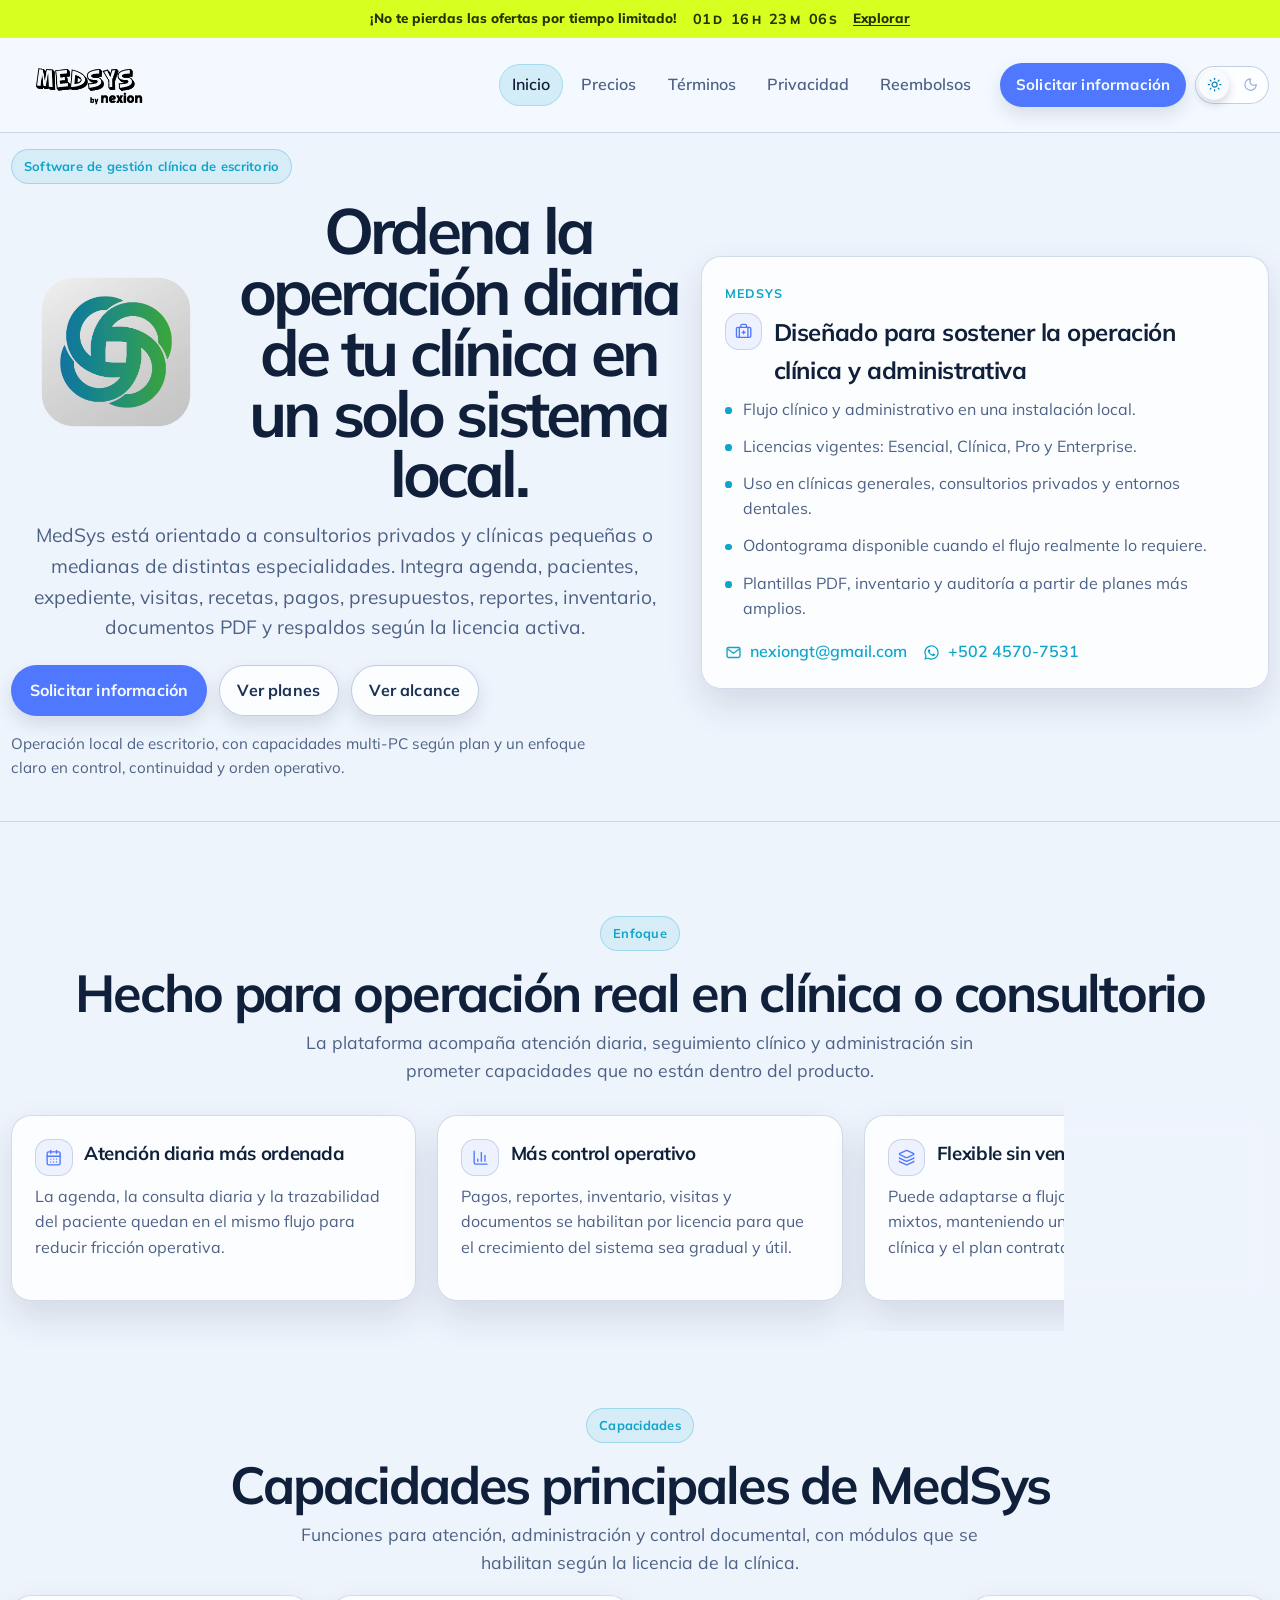
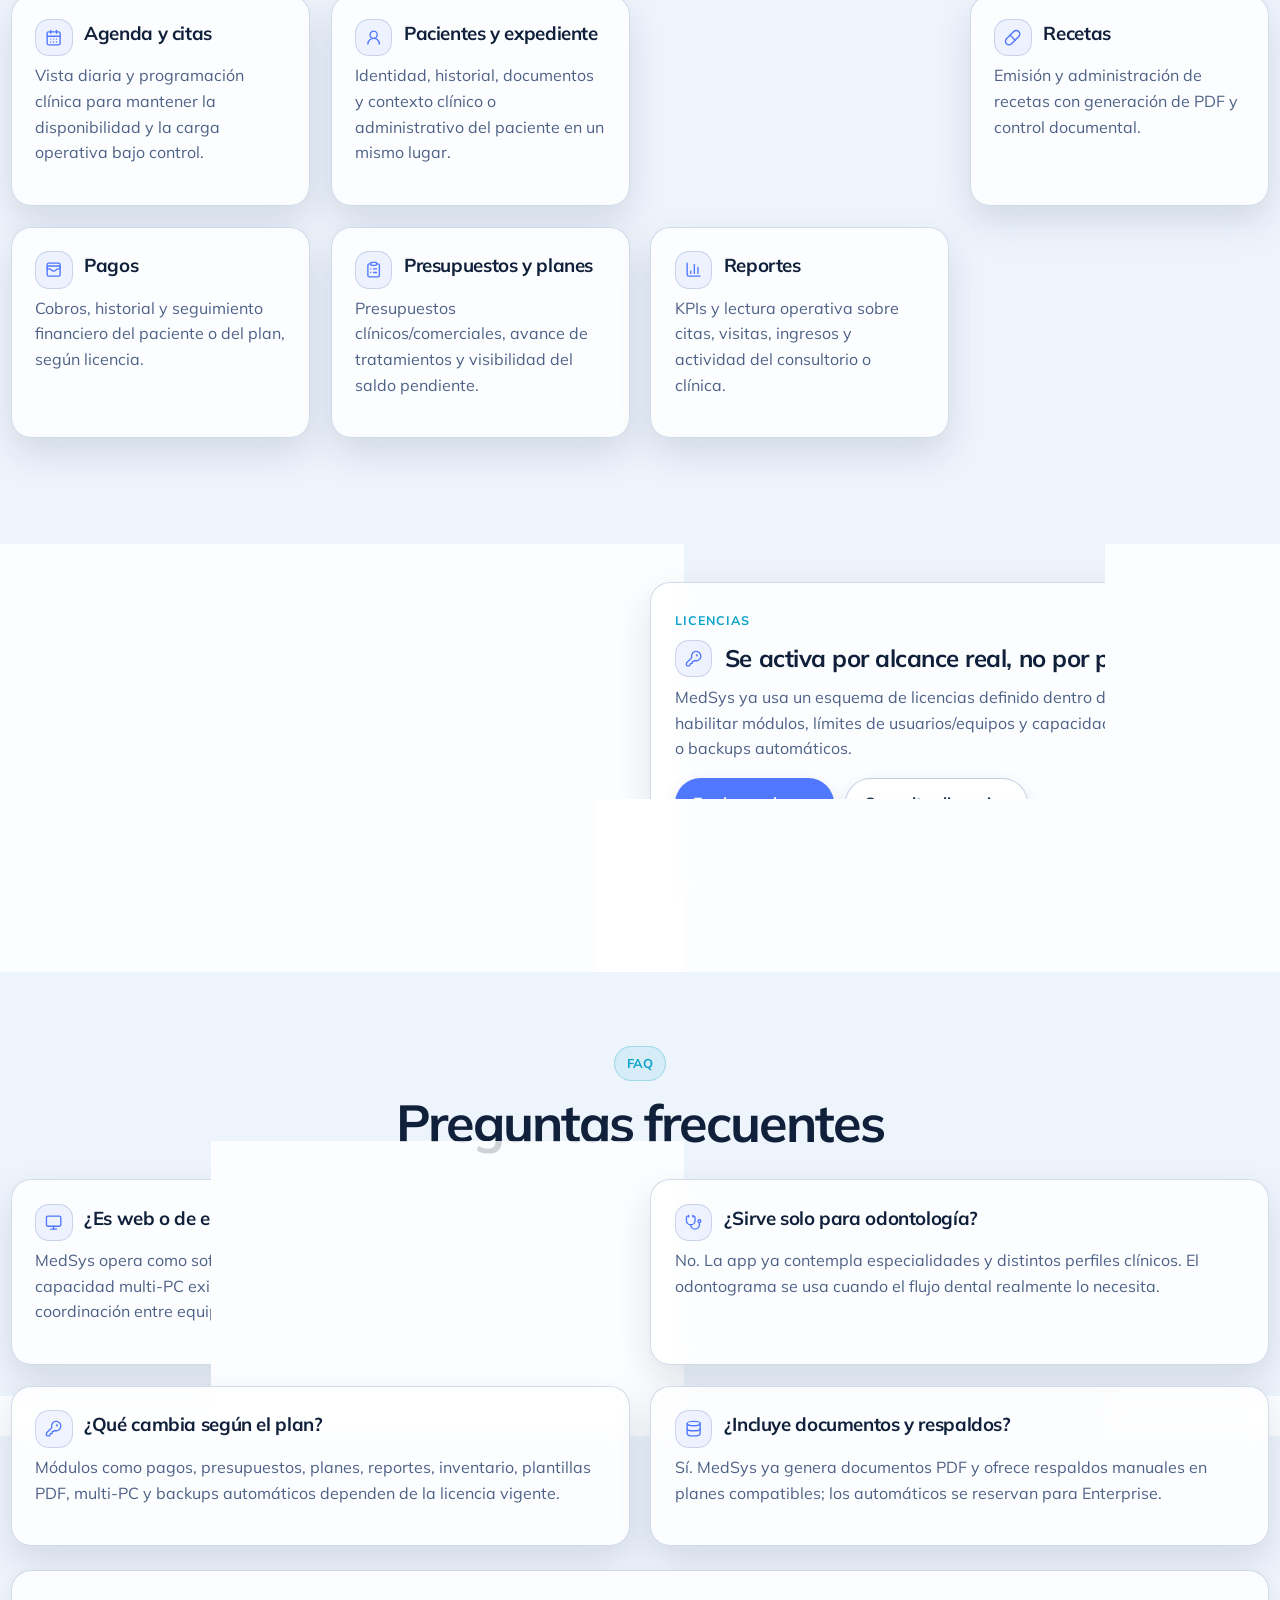
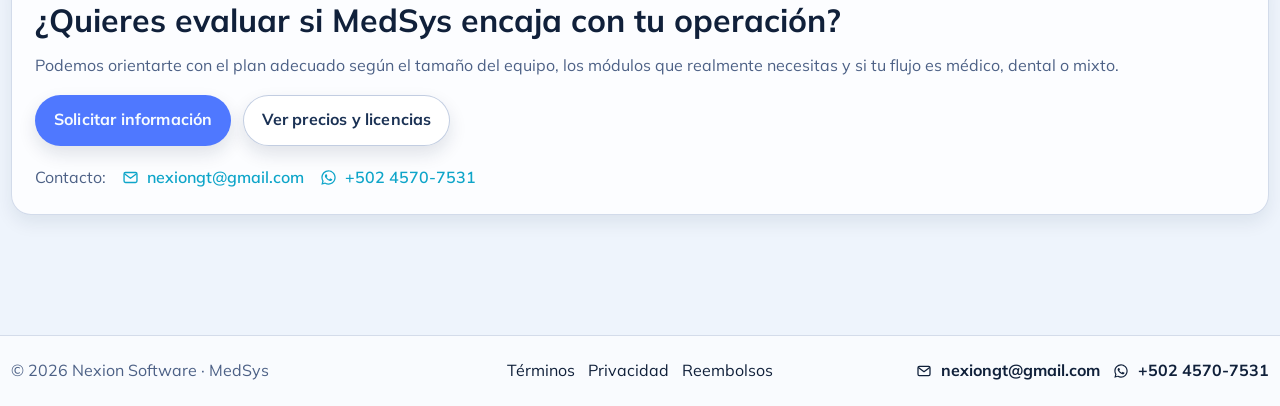
==== index.html @ 18bebc8e "Add files via upload" ====
﻿<!doctype html>
<html lang="es" data-theme="light">
<head>
  <meta charset="utf-8" />
  <meta name="viewport" content="width=device-width, initial-scale=1" />
  <title>Software de gestión clínica de escritorio para consultorios y clínicas | Nexion</title>
  <meta name="description" content="MedSys es un software de gestión clínica de escritorio para consultorios y clínicas pequeñas o medianas. Centraliza agenda, pacientes, visitas, recetas, pagos, presupuestos, reportes, inventario y respaldos según licencia." />
  <meta property="og:title" content="MedSys | Software de gestión clínica de escritorio para consultorios y clínicas | Nexion" />
  <meta property="og:description" content="Gestión clínica de escritorio para consultorios y clínicas pequeñas o medianas, con agenda, pacientes, visitas, recetas, pagos y operación administrativa según licencia." />
  <meta property="og:type" content="website" />
  <meta property="og:image" content="src/iconoPrograma.png" />
  <link rel="icon" type="image/png" href="src/iconoPrograma.png" />
  <link rel="preload" as="image" href="src/logoBlack.png" />
  <link rel="preload" as="image" href="src/logoWhite.png" />
  <link rel="preload" as="image" href="src/iconoPrograma.png" />
  <script>
    (() => {
      const root = document.documentElement;
      root.classList.add('js');
      try {
        const storedTheme = localStorage.getItem('medsys-theme');
        if (storedTheme === 'light' || storedTheme === 'dark') {
          root.dataset.theme = storedTheme;
        }
      } catch (_) {
        root.dataset.theme = root.dataset.theme || 'light';
      }
    })();
  </script>
  <link rel="stylesheet" href="assets/styles.css" />
  <script defer src="assets/main.js"></script>
</head>
<body>
  <div class="bg-orb orb-a" data-orb></div>
  <div class="bg-orb orb-b" data-orb></div>

  <header class="nav" data-nav>
    <div class="container nav-inner">
      <a class="brand" href="index.html" aria-label="MedSys by Nexion">
        <span class="brand-mark" aria-hidden="true">
          <img class="brand-logo brand-logo--light" src="src/logoBlack.png" alt="" width="300" height="150" />
          <img class="brand-logo brand-logo--dark" src="src/logoWhite.png" alt="" width="300" height="150" />
        </span>
        <span class="sr-only">MedSys by Nexion</span>
      </a>

      <button class="nav-toggle" type="button" aria-expanded="false" aria-controls="site-menu" aria-label="Abrir menú" data-nav-toggle>
        <svg viewBox="0 0 24 24" fill="none" aria-hidden="true">
          <path d="M4 5h16"></path>
          <path d="M4 12h16"></path>
          <path d="M4 19h16"></path>
        </svg>
      </button>

      <nav class="nav-menu" id="site-menu" aria-label="Navegación principal" data-nav-menu>
        <div class="nav-links">
          <a class="nav-link" data-nav-link href="index.html">Inicio</a>
          <a class="nav-link" data-nav-link href="precios.html">Precios</a>
          <a class="nav-link" data-nav-link href="terminos.html">Términos</a>
          <a class="nav-link" data-nav-link href="privacidad.html">Privacidad</a>
          <a class="nav-link" data-nav-link href="reembolsos.html">Reembolsos</a>
        </div>
        <div class="nav-actions">
          <a class="button small nav-cta" href="mailto:nexiongt@gmail.com?subject=Información%20MedSys">Solicitar información</a>
          <button class="theme-toggle" type="button" data-theme-toggle aria-label="Cambiar a modo oscuro" aria-pressed="false">
            <span class="theme-toggle-icon theme-toggle-icon-sun" aria-hidden="true">
              <svg viewBox="0 0 24 24" fill="none" aria-hidden="true">
                <circle cx="12" cy="12" r="4"></circle>
                <path d="M12 2v2"></path>
                <path d="M12 20v2"></path>
                <path d="m4.93 4.93 1.41 1.41"></path>
                <path d="m17.66 17.66 1.41 1.41"></path>
                <path d="M2 12h2"></path>
                <path d="M20 12h2"></path>
                <path d="m6.34 17.66-1.41 1.41"></path>
                <path d="m19.07 4.93-1.41 1.41"></path>
              </svg>
            </span>
            <span class="theme-toggle-thumb" aria-hidden="true"></span>
            <span class="theme-toggle-icon theme-toggle-icon-moon" aria-hidden="true">
              <svg viewBox="0 0 24 24" fill="none" aria-hidden="true">
                <path d="M20.985 12.486a9 9 0 1 1-9.473-9.472c.405-.022.617.46.402.803a6 6 0 0 0 8.268 8.268c.344-.215.825-.004.803.401"></path>
              </svg>
            </span>
          </button>
        </div>
      </nav>
      <div class="nav-overlay" data-nav-close></div>
    </div>
  </header>

  <main>
    <section class="hero">
      <div class="container hero-grid">
        <div class="hero-copy" data-reveal>
          <span class="badge">Software de gestión clínica de escritorio</span>
          <div class="hero-title-row">
            <div class="hero-brand" aria-hidden="true">
              <img class="hero-brand-logo hero-brand-logo--light" src="src/iconoPrograma.png" alt="" width="300" height="150" />
              <img class="hero-brand-logo hero-brand-logo--dark" src="src/iconoPrograma.png" alt="" width="300" height="150" />
            </div>
            <h1 class="hero-title">Ordena la operación diaria de tu clínica en un solo sistema local.</h1>
          </div>
          <p class="hero-subtitle">MedSys está orientado a consultorios privados y clínicas pequeñas o medianas de distintas especialidades. Integra agenda, pacientes, expediente, visitas, recetas, pagos, presupuestos, reportes, inventario, documentos PDF y respaldos según la licencia activa.</p>
          <div class="hero-actions">
            <a class="button" href="mailto:nexiongt@gmail.com?subject=Información%20MedSys">Solicitar información</a>
            <a class="button secondary" href="precios.html">Ver planes</a>
            <a class="button secondary" href="#alcance">Ver alcance</a>
          </div>
          <p class="hero-note">Operación local de escritorio, con capacidades multi-PC según plan y un enfoque claro en control, continuidad y orden operativo.</p>
        </div>

        <aside class="card hero-panel" data-reveal>
          <span class="card-kicker">MedSys</span>
          <h2 class="icon-title">
            <span class="title-icon" aria-hidden="true">
              <svg viewBox="0 0 24 24" fill="none" aria-hidden="true">
                <path d="M12 11v4"></path>
                <path d="M14 13h-4"></path>
                <path d="M16 6V4a2 2 0 0 0-2-2h-4a2 2 0 0 0-2 2v2"></path>
                <path d="M18 6v14"></path>
                <path d="M6 6v14"></path>
                <rect width="20" height="14" x="2" y="6" rx="2"></rect>
              </svg>
            </span>
            <span>Diseñado para sostener la operación clínica y administrativa</span>
          </h2>
          <ul class="feature-list">
            <li>Flujo clínico y administrativo en una instalación local.</li>
            <li>Licencias vigentes: Esencial, Clínica, Pro y Enterprise.</li>
            <li>Uso en clínicas generales, consultorios privados y entornos dentales.</li>
            <li>Odontograma disponible cuando el flujo realmente lo requiere.</li>
            <li>Plantillas PDF, inventario y auditoría a partir de planes más amplios.</li>
          </ul>
          <div class="contact-row">
            <a class="contact-link contact-link--mail" href="mailto:nexiongt@gmail.com">nexiongt@gmail.com</a>
            <a class="contact-link contact-link--whatsapp" href="https://wa.me/50245707531" target="_blank" rel="noopener noreferrer">+502 4570-7531</a>
          </div>
        </aside>
      </div>
      <div class="container">
        <div class="section-divider" aria-hidden="true"></div>
      </div>
    </section>

    <section class="section">
      <div class="container">
        <div class="section-head" data-reveal>
          <span class="badge">Enfoque</span>
          <h2 class="section-title">Hecho para operación real en clínica o consultorio</h2>
          <p class="section-subtitle">La plataforma acompaña atención diaria, seguimiento clínico y administración sin prometer capacidades que no están dentro del producto.</p>
        </div>

        <div class="grid cols-3">
          <article class="card" data-reveal>
            <h3 class="icon-title">
              <span class="title-icon" aria-hidden="true">
                <svg viewBox="0 0 24 24" fill="none" aria-hidden="true">
                  <path d="M8 2v4"></path>
                  <path d="M16 2v4"></path>
                  <rect width="18" height="18" x="3" y="4" rx="2"></rect>
                  <path d="M3 10h18"></path>
                  <path d="M8 14h.01"></path>
                  <path d="M12 14h.01"></path>
                  <path d="M16 14h.01"></path>
                  <path d="M8 18h.01"></path>
                  <path d="M12 18h.01"></path>
                  <path d="M16 18h.01"></path>
                </svg>
              </span>
              <span>Atención diaria más ordenada</span>
            </h3>
            <p>La agenda, la consulta diaria y la trazabilidad del paciente quedan en el mismo flujo para reducir fricción operativa.</p>
          </article>

          <article class="card" data-reveal>
            <h3 class="icon-title">
              <span class="title-icon" aria-hidden="true">
                <svg viewBox="0 0 24 24" fill="none" aria-hidden="true">
                  <path d="M3 3v16a2 2 0 0 0 2 2h16"></path>
                  <path d="M18 17V9"></path>
                  <path d="M13 17V5"></path>
                  <path d="M8 17v-3"></path>
                </svg>
              </span>
              <span>Más control operativo</span>
            </h3>
            <p>Pagos, reportes, inventario, visitas y documentos se habilitan por licencia para que el crecimiento del sistema sea gradual y útil.</p>
          </article>

          <article class="card" data-reveal>
            <h3 class="icon-title">
              <span class="title-icon" aria-hidden="true">
                <svg viewBox="0 0 24 24" fill="none" aria-hidden="true">
                  <path d="M12.83 2.18a2 2 0 0 0-1.66 0L2.6 6.08a1 1 0 0 0 0 1.83l8.58 3.91a2 2 0 0 0 1.66 0l8.58-3.9a1 1 0 0 0 0-1.83z"></path>
                  <path d="M2 12a1 1 0 0 0 .58.91l8.6 3.91a2 2 0 0 0 1.65 0l8.58-3.9A1 1 0 0 0 22 12"></path>
                  <path d="M2 17a1 1 0 0 0 .58.91l8.6 3.91a2 2 0 0 0 1.65 0l8.58-3.9A1 1 0 0 0 22 17"></path>
                </svg>
              </span>
              <span>Flexible sin vender humo</span>
            </h3>
            <p>Puede adaptarse a flujos médicos, dentales o mixtos, manteniendo un alcance claro según la clínica y el plan contratado.</p>
          </article>
        </div>
      </div>
    </section>

    <section class="section" id="alcance">
      <div class="container">
        <div class="section-head" data-reveal>
          <span class="badge">Capacidades</span>
          <h2 class="section-title">Capacidades principales de MedSys</h2>
          <p class="section-subtitle">Funciones para atención, administración y control documental, con módulos que se habilitan según la licencia de la clínica.</p>
        </div>

        <div class="module-grid">
          <article class="card" data-reveal>
            <h3 class="icon-title">
              <span class="title-icon" aria-hidden="true">
                <svg viewBox="0 0 24 24" fill="none" aria-hidden="true">
                  <path d="M8 2v4"></path>
                  <path d="M16 2v4"></path>
                  <rect width="18" height="18" x="3" y="4" rx="2"></rect>
                  <path d="M3 10h18"></path>
                  <path d="M8 14h.01"></path>
                  <path d="M12 14h.01"></path>
                  <path d="M16 14h.01"></path>
                  <path d="M8 18h.01"></path>
                  <path d="M12 18h.01"></path>
                  <path d="M16 18h.01"></path>
                </svg>
              </span>
              <span>Agenda y citas</span>
            </h3>
            <p>Vista diaria y programación clínica para mantener la disponibilidad y la carga operativa bajo control.</p>
          </article>

          <article class="card" data-reveal>
            <h3 class="icon-title">
              <span class="title-icon" aria-hidden="true">
                <svg viewBox="0 0 24 24" fill="none" aria-hidden="true">
                  <circle cx="12" cy="8" r="5"></circle>
                  <path d="M20 21a8 8 0 0 0-16 0"></path>
                </svg>
              </span>
              <span>Pacientes y expediente</span>
            </h3>
            <p>Identidad, historial, documentos y contexto clínico o administrativo del paciente en un mismo lugar.</p>
          </article>

          <article class="card" data-reveal>
            <h3 class="icon-title">
              <span class="title-icon" aria-hidden="true">
                <svg viewBox="0 0 24 24" fill="none" aria-hidden="true">
                  <path d="M13.4 2H6a2 2 0 0 0-2 2v16a2 2 0 0 0 2 2h12a2 2 0 0 0 2-2v-7.4"></path>
                  <path d="M2 6h4"></path>
                  <path d="M2 10h4"></path>
                  <path d="M2 14h4"></path>
                  <path d="M2 18h4"></path>
                  <path d="M21.378 5.626a1 1 0 1 0-3.004-3.004l-5.01 5.012a2 2 0 0 0-.506.854l-.837 2.87a.5.5 0 0 0 .62.62l2.87-.837a2 2 0 0 0 .854-.506z"></path>
                </svg>
              </span>
              <span>Visitas / consultas</span>
            </h3>
            <p>Registro clínico con trazabilidad del acto de atención, notas y seguimiento posterior.</p>
          </article>

          <article class="card" data-reveal>
            <h3 class="icon-title">
              <span class="title-icon" aria-hidden="true">
                <svg viewBox="0 0 24 24" fill="none" aria-hidden="true">
                  <path d="m10.5 20.5 10-10a4.95 4.95 0 1 0-7-7l-10 10a4.95 4.95 0 1 0 7 7Z"></path>
                  <path d="m8.5 8.5 7 7"></path>
                </svg>
              </span>
              <span>Recetas</span>
            </h3>
            <p>Emisión y administración de recetas con generación de PDF y control documental.</p>
          </article>

          <article class="card" data-reveal>
            <h3 class="icon-title">
              <span class="title-icon" aria-hidden="true">
                <svg viewBox="0 0 24 24" fill="none" aria-hidden="true">
                  <rect width="18" height="18" x="3" y="3" rx="2"></rect>
                  <path d="M3 9a2 2 0 0 1 2-2h14a2 2 0 0 1 2 2"></path>
                  <path d="M3 11h3c.8 0 1.6.3 2.1.9l1.1.9c1.6 1.6 4.1 1.6 5.7 0l1.1-.9c.5-.5 1.3-.9 2.1-.9H21"></path>
                </svg>
              </span>
              <span>Pagos</span>
            </h3>
            <p>Cobros, historial y seguimiento financiero del paciente o del plan, según licencia.</p>
          </article>

          <article class="card" data-reveal>
            <h3 class="icon-title">
              <span class="title-icon" aria-hidden="true">
                <svg viewBox="0 0 24 24" fill="none" aria-hidden="true">
                  <rect width="8" height="4" x="8" y="2" rx="1" ry="1"></rect>
                  <path d="M16 4h2a2 2 0 0 1 2 2v14a2 2 0 0 1-2 2H6a2 2 0 0 1-2-2V6a2 2 0 0 1 2-2h2"></path>
                  <path d="M12 11h4"></path>
                  <path d="M12 16h4"></path>
                  <path d="M8 11h.01"></path>
                  <path d="M8 16h.01"></path>
                </svg>
              </span>
              <span>Presupuestos y planes</span>
            </h3>
            <p>Presupuestos clínicos/comerciales, avance de tratamientos y visibilidad del saldo pendiente.</p>
          </article>

          <article class="card" data-reveal>
            <h3 class="icon-title">
              <span class="title-icon" aria-hidden="true">
                <svg viewBox="0 0 24 24" fill="none" aria-hidden="true">
                  <path d="M3 3v16a2 2 0 0 0 2 2h16"></path>
                  <path d="M18 17V9"></path>
                  <path d="M13 17V5"></path>
                  <path d="M8 17v-3"></path>
                </svg>
              </span>
              <span>Reportes</span>
            </h3>
            <p>KPIs y lectura operativa sobre citas, visitas, ingresos y actividad del consultorio o clínica.</p>
          </article>

          <article class="card" data-reveal>
            <h3 class="icon-title">
              <span class="title-icon" aria-hidden="true">
                <svg viewBox="0 0 24 24" fill="none" aria-hidden="true">
                  <path d="M11 21.73a2 2 0 0 0 2 0l7-4A2 2 0 0 0 21 16V8a2 2 0 0 0-1-1.73l-7-4a2 2 0 0 0-2 0l-7 4A2 2 0 0 0 3 8v8a2 2 0 0 0 1 1.73z"></path>
                  <path d="M12 22V12"></path>
                  <polyline points="3.29 7 12 12 20.71 7"></polyline>
                  <path d="m7.5 4.27 9 5.15"></path>
                </svg>
              </span>
              <span>Inventario y documentos PDF</span>
            </h3>
            <p>Inventario, ventas, movimientos y plantillas PDF en los planes que ya habilitan esos módulos.</p>
          </article>
        </div>
      </div>
    </section>

    <section class="section">
      <div class="container spotlight">
        <article class="card comparison-card" data-reveal>
          <span class="card-kicker">Especialidades</span>
          <h2 class="icon-title">
            <span class="title-icon" aria-hidden="true">
              <svg viewBox="0 0 24 24" fill="none" aria-hidden="true">
                <path d="M11 2v2"></path>
                <path d="M5 2v2"></path>
                <path d="M5 3H4a2 2 0 0 0-2 2v4a6 6 0 0 0 12 0V5a2 2 0 0 0-2-2h-1"></path>
                <path d="M8 15a6 6 0 0 0 12 0v-3"></path>
                <circle cx="20" cy="10" r="2"></circle>
              </svg>
            </span>
            <span>Sirve más allá del entorno dental</span>
          </h2>
          <p>MedSys contempla especialidades, doctores con perfiles distintos y operación para clínicas generales o consultorios con más de un flujo de atención.</p>
          <ul class="feature-list">
            <li>Consultorios privados de una sola persona.</li>
            <li>Clínicas pequeñas o medianas con más de un usuario.</li>
            <li>Prácticas médicas y dentales con necesidades distintas.</li>
          </ul>
        </article>

        <article class="card comparison-card" data-reveal>
          <span class="card-kicker">Licencias</span>
          <h2 class="icon-title">
            <span class="title-icon" aria-hidden="true">
              <svg viewBox="0 0 24 24" fill="none" aria-hidden="true">
                <path d="M2.586 17.414A2 2 0 0 0 2 18.828V21a1 1 0 0 0 1 1h3a1 1 0 0 0 1-1v-1a1 1 0 0 1 1-1h1a1 1 0 0 0 1-1v-1a1 1 0 0 1 1-1h.172a2 2 0 0 0 1.414-.586l.814-.814a6.5 6.5 0 1 0-4-4z"></path>
                <circle cx="16.5" cy="7.5" r=".5" fill="currentColor"></circle>
              </svg>
            </span>
            <span>Se activa por alcance real, no por promesas vagas</span>
          </h2>
          <p>MedSys ya usa un esquema de licencias definido dentro del producto para habilitar módulos, límites de usuarios/equipos y capacidades como multi-PC o backups automáticos.</p>
          <div class="hero-actions">
            <a class="button" href="precios.html">Explorar planes</a>
            <a class="button secondary" href="mailto:nexiongt@gmail.com?subject=Licencias%20MedSys">Consultar licencias</a>
          </div>
        </article>
      </div>
    </section>

    <section class="section" id="faq">
      <div class="container">
        <div class="section-head" data-reveal>
          <span class="badge">FAQ</span>
          <h2 class="section-title">Preguntas frecuentes</h2>
        </div>

        <div class="grid cols-2">
          <article class="card" data-reveal>
            <h3 class="icon-title">
              <span class="title-icon" aria-hidden="true">
                <svg viewBox="0 0 24 24" fill="none" aria-hidden="true">
                  <rect width="20" height="14" x="2" y="3" rx="2"></rect>
                  <line x1="8" x2="16" y1="21" y2="21"></line>
                  <line x1="12" x2="12" y1="17" y2="21"></line>
                </svg>
              </span>
              <span>¿Es web o de escritorio?</span>
            </h3>
            <p>MedSys opera como software de escritorio con almacenamiento local. La capacidad multi-PC existe según licencia para entornos que necesitan coordinación entre equipos.</p>
          </article>

          <article class="card" data-reveal>
            <h3 class="icon-title">
              <span class="title-icon" aria-hidden="true">
                <svg viewBox="0 0 24 24" fill="none" aria-hidden="true">
                  <path d="M11 2v2"></path>
                  <path d="M5 2v2"></path>
                  <path d="M5 3H4a2 2 0 0 0-2 2v4a6 6 0 0 0 12 0V5a2 2 0 0 0-2-2h-1"></path>
                  <path d="M8 15a6 6 0 0 0 12 0v-3"></path>
                  <circle cx="20" cy="10" r="2"></circle>
                </svg>
              </span>
              <span>¿Sirve solo para odontología?</span>
            </h3>
            <p>No. La app ya contempla especialidades y distintos perfiles clínicos. El odontograma se usa cuando el flujo dental realmente lo necesita.</p>
          </article>

          <article class="card" data-reveal>
            <h3 class="icon-title">
              <span class="title-icon" aria-hidden="true">
                <svg viewBox="0 0 24 24" fill="none" aria-hidden="true">
                  <path d="M2.586 17.414A2 2 0 0 0 2 18.828V21a1 1 0 0 0 1 1h3a1 1 0 0 0 1-1v-1a1 1 0 0 1 1-1h1a1 1 0 0 0 1-1v-1a1 1 0 0 1 1-1h.172a2 2 0 0 0 1.414-.586l.814-.814a6.5 6.5 0 1 0-4-4z"></path>
                  <circle cx="16.5" cy="7.5" r=".5" fill="currentColor"></circle>
                </svg>
              </span>
              <span>¿Qué cambia según el plan?</span>
            </h3>
            <p>Módulos como pagos, presupuestos, planes, reportes, inventario, plantillas PDF, multi-PC y backups automáticos dependen de la licencia vigente.</p>
          </article>

          <article class="card" data-reveal>
            <h3 class="icon-title">
              <span class="title-icon" aria-hidden="true">
                <svg viewBox="0 0 24 24" fill="none" aria-hidden="true">
                  <ellipse cx="12" cy="5" rx="9" ry="3"></ellipse>
                  <path d="M3 5V19A9 3 0 0 0 21 19V5"></path>
                  <path d="M3 12A9 3 0 0 0 21 12"></path>
                </svg>
              </span>
              <span>¿Incluye documentos y respaldos?</span>
            </h3>
            <p>Sí. MedSys ya genera documentos PDF y ofrece respaldos manuales en planes compatibles; los automáticos se reservan para Enterprise.</p>
          </article>
        </div>

        <div class="cta-strip" data-reveal>
          <h2>¿Quieres evaluar si MedSys encaja con tu operación?</h2>
          <p>Podemos orientarte con el plan adecuado según el tamaño del equipo, los módulos que realmente necesitas y si tu flujo es médico, dental o mixto.</p>
          <div class="hero-actions">
            <a class="button" href="mailto:nexiongt@gmail.com?subject=Información%20MedSys">Solicitar información</a>
            <a class="button secondary" href="precios.html">Ver precios y licencias</a>
          </div>
          <div class="contact-row">
            <span>Contacto:</span>
            <a class="contact-link contact-link--mail" href="mailto:nexiongt@gmail.com">nexiongt@gmail.com</a>
            <a class="contact-link contact-link--whatsapp" href="https://wa.me/50245707531" target="_blank" rel="noopener noreferrer">+502 4570-7531</a>
          </div>
        </div>
      </div>
    </section>
  </main>

  <footer class="site-footer">
    <div class="container footer-inner">
      <p>© <span data-year></span> Nexion Software · MedSys</p>
      <div class="footer-links">
        <a href="terminos.html">Términos</a>
        <a href="privacidad.html">Privacidad</a>
        <a href="reembolsos.html">Reembolsos</a>
      </div>
      <div class="footer-contact">
        <a class="contact-link contact-link--mail" href="mailto:nexiongt@gmail.com">nexiongt@gmail.com</a>
        <a class="contact-link contact-link--whatsapp" href="https://wa.me/50245707531" target="_blank" rel="noopener noreferrer">+502 4570-7531</a>
      </div>
    </div>
  </footer>
</body>
</html>
---- assets/styles.css ----
@import url('https://fonts.googleapis.com/css2?family=Mulish:wght@400;500;600;700;800&display=swap');

:root {
  --font-sans: 'Mulish', sans-serif;
  --promo-offset: 60px;
  --nav-height: 94px;
  --header-stack-gap: 1rem;
  --bg: #060b16;
  --bg-soft: #0b1324;
  --fg: #e8eefc;
  --muted: #9aa9c8;
  --accent: #6fe8ff;
  --accent-2: #95a8ff;
  --surface: rgba(15, 24, 42, 0.58);
  --surface-strong: rgba(12, 20, 37, 0.82);
  --surface-muted: rgba(148, 167, 255, 0.08);
  --border: rgba(187, 206, 255, 0.2);
  --border-strong: rgba(111, 232, 255, 0.28);
  --shadow: 0 18px 40px rgba(5, 10, 22, 0.22);
  --shadow-soft: 0 10px 22px rgba(5, 10, 22, 0.12);
  --radius: 20px;
  --radius-sm: 14px;
  --blur: 16px;
  --container: 1520px;
  color-scheme: dark;
}

html[data-theme='light'] {
  --bg: #eef4fc;
  --bg-soft: #f7fbff;
  --fg: #10203a;
  --muted: #4d6186;
  --accent: #0ea5c9;
  --accent-2: #4f78ff;
  --surface: rgba(255, 255, 255, 0.8);
  --surface-strong: rgba(255, 255, 255, 0.92);
  --surface-muted: rgba(79, 120, 255, 0.08);
  --border: rgba(78, 110, 166, 0.24);
  --border-strong: rgba(14, 165, 201, 0.28);
  --shadow: 0 16px 36px rgba(17, 35, 68, 0.12);
  --shadow-soft: 0 8px 18px rgba(17, 35, 68, 0.08);
  color-scheme: light;
}

* {
  box-sizing: border-box;
}

html {
  scroll-behavior: smooth;
  background: var(--bg);
  overflow-x: clip;
  scroll-padding-top: calc(var(--promo-offset) + var(--nav-height) + var(--header-stack-gap));
}

body {
  margin: 0;
  min-height: 100vh;
  font-family: var(--font-sans);
  color: var(--fg);
  background: var(--bg);
  line-height: 1.6;
  overflow-x: clip;
  transition: opacity 0.38s ease, transform 0.38s ease, background-color 0.3s ease;
}

body,
button,
input,
select,
textarea {
  font-family: var(--font-sans);
}

html[data-theme='light'] body {
  background: var(--bg);
}

html.js body {
  opacity: 0;
}

html.js body.page-ready {
  opacity: 1;
}

body.is-leaving {
  opacity: 0 !important;
  pointer-events: none;
}

html.menu-open,
body.menu-open {
  overflow: hidden;
  overscroll-behavior: none;
}

body::before,
body::after {
  display: none;
}

img,
svg {
  display: block;
  max-width: 100%;
}

main,
header,
footer {
  position: relative;
  z-index: 1;
}

main {
  padding-top: calc(var(--promo-offset) + var(--nav-height) + var(--header-stack-gap));
}

a {
  color: inherit;
  text-decoration: none;
}

h1,
h2,
h3,
p,
ul {
  margin-top: 0;
}

.container {
  width: min(100% - clamp(0.75rem, 1.7vw, 2rem), var(--container));
  margin-inline: auto;
}

.section {
  padding: 2.9rem 0;
}

.section-head {
  max-width: 760px;
  margin-inline: auto;
  margin-bottom: 1.5rem;
  text-align: center;
}

.section-title {
  margin-bottom: 0.55rem;
  font-size: clamp(1.8rem, 2vw + 1rem, 2.5rem);
  letter-spacing: -0.04em;
  line-height: 1.08;
}

.section-subtitle {
  margin: 0;
  margin-inline: auto;
  color: var(--muted);
  font-size: 1rem;
}

.sr-only {
  position: absolute;
  width: 1px;
  height: 1px;
  padding: 0;
  margin: -1px;
  overflow: hidden;
  clip: rect(0, 0, 0, 0);
  white-space: nowrap;
  border: 0;
}

.badge {
  display: inline-flex;
  align-items: center;
  gap: 0.45rem;
  margin-bottom: 1rem;
  padding: 0.4rem 0.75rem;
  border: 1px solid var(--border-strong);
  border-radius: 999px;
  background: rgba(8, 17, 32, 0.76);
  color: var(--accent);
  font-size: 0.8rem;
  font-weight: 700;
  letter-spacing: 0.02em;
}

html[data-theme='light'] .badge {
  background: rgba(14, 165, 201, 0.1);
}

.promo-countdown {
  position: fixed;
  left: 0;
  right: 0;
    top: 0;
  z-index: 160;
  background: #d7ff1f;
  color: #243100;
}

.promo-countdown__inner {
  display: flex;
  align-items: center;
  justify-content: center;
  gap: 1rem;
  min-height: 2.35rem;
  padding-block: 0.08rem;
  font-size: 0.84rem;
  font-weight: 800;
}

.promo-countdown__text,
.promo-countdown__timer {
  margin: 0;
}

.promo-countdown__text,
.promo-countdown__link {
  display: inline-flex;
  align-items: center;
  justify-content: center;
  text-align: center;
  line-height: 1.1;
}

.promo-countdown__timer {
  display: inline-flex;
  align-items: center;
  gap: 0.55rem;
  font-variant-numeric: tabular-nums;
  white-space: nowrap;
}

.promo-countdown__item {
  display: inline-flex;
  align-items: flex-end;
  gap: 0.15rem;
}

.promo-countdown__item strong {
  font-size: 0.9rem;
  line-height: 1;
}

.promo-countdown__item span {
  font-size: 0.74rem;
  text-transform: uppercase;
  line-height: 1;
  transform: translateY(0.02em);
}

.promo-countdown__link {
  color: #243100;
  font-weight: 800;
  text-decoration: underline;
  text-underline-offset: 0.12em;
}

.promo-countdown__link:hover {
  opacity: 0.8;
}

.button {
  display: inline-flex;
  align-items: center;
  justify-content: center;
  gap: 0.45rem;
  min-height: 46px;
  padding: 0.74rem 1.12rem;
  border-radius: 999px;
  border: 1px solid transparent;
  background: #4f78ff;
  color: #f6fbff;
  font-weight: 700;
  letter-spacing: 0.01em;
  box-shadow: 0 8px 18px rgba(17, 35, 68, 0.14);
  transition: transform 0.25s ease, box-shadow 0.25s ease, border-color 0.25s ease, background 0.25s ease;
}

.button:hover {
  transform: translateY(-2px);
  box-shadow: 0 10px 20px rgba(17, 35, 68, 0.18);
  border-color: rgba(79, 120, 255, 0.4);
  background: #4169ea;
}

.button.secondary {
  background: rgba(9, 17, 31, 0.62);
  border-color: rgba(173, 190, 234, 0.34);
  color: #dce6ff;
  box-shadow: none;
}

.button.secondary:hover {
  border-color: rgba(111, 232, 255, 0.45);
  background: rgba(12, 22, 40, 0.75);
}

.button.small {
  min-height: 40px;
  padding: 0.58rem 0.95rem;
  font-size: 0.94rem;
}

html[data-theme='light'] .button {
  color: #f6fbff;
  background: #4f78ff;
  box-shadow: 0 8px 18px rgba(17, 35, 68, 0.12);
}

html[data-theme='light'] .button.secondary {
  color: #1a3154;
  background: rgba(255, 255, 255, 0.78);
  border-color: rgba(78, 110, 166, 0.34);
}

html[data-theme='light'] .button.secondary:hover {
  border-color: rgba(14, 165, 201, 0.42);
  background: rgba(233, 245, 255, 0.92);
}

.nav {
  position: fixed;
  left: 0;
  right: 0;
  top: var(--promo-offset);
  z-index: 80;
  isolation: isolate;
  border-bottom: 1px solid rgba(179, 197, 239, 0.14);
  background: rgba(5, 10, 18, 0.62);
  backdrop-filter: blur(var(--blur));
  -webkit-backdrop-filter: blur(var(--blur));
}

html[data-theme='light'] .nav {
  border-bottom-color: rgba(69, 97, 149, 0.22);
  background: rgba(244, 250, 255, 0.8);
}

.nav-inner {
  position: relative;
  display: flex;
  align-items: center;
  justify-content: space-between;
  min-height: 94px;
  gap: 1rem;
}

.brand {
  display: inline-flex;
  align-items: center;
  flex-shrink: 0;
}

.brand-mark {
  position: relative;
  width: 156px;
  height: 78px;
}

.brand-logo {
  position: absolute;
  inset: 0;
  width: 100%;
  height: 100%;
  object-fit: contain;
  object-position: left center;
  opacity: 0;
  transition: opacity 0.22s ease;
}

html[data-theme='light'] .brand-logo--light,
html[data-theme='dark'] .brand-logo--dark {
  opacity: 1;
}

.nav-menu {
  display: flex;
  align-items: center;
  gap: 1rem;
  z-index: 90;
}

.nav-links,
.nav-actions {
  display: flex;
  align-items: center;
  gap: 0.35rem;
}

.nav-actions {
  gap: 0.55rem;
}

.nav-link {
  display: inline-flex;
  padding: 0.5rem 0.8rem;
  border-radius: 999px;
  color: var(--muted);
  font-weight: 600;
  transition: color 0.24s ease, background-color 0.24s ease, box-shadow 0.24s ease;
}

.nav-link:hover,
.nav-link.is-active {
  color: #f5f9ff;
  background: rgba(111, 232, 255, 0.14);
  box-shadow: inset 0 0 0 1px rgba(111, 232, 255, 0.2);
}

html[data-theme='light'] .nav-link:hover,
html[data-theme='light'] .nav-link.is-active {
  color: #0f1c33;
  background: rgba(14, 165, 201, 0.14);
  box-shadow: inset 0 0 0 1px rgba(14, 165, 201, 0.23);
}

.theme-toggle {
  position: relative;
  display: inline-flex;
  align-items: center;
  width: 74px;
  height: 38px;
  padding: 0;
  border-radius: 999px;
  border: 1px solid rgba(173, 190, 234, 0.34);
  background: rgba(9, 17, 31, 0.5);
  color: #f5f9ff;
  font-size: 0.86rem;
  cursor: pointer;
  transition: background-color 0.24s ease, border-color 0.24s ease, box-shadow 0.24s ease;
}

.theme-toggle:hover {
  background: rgba(111, 232, 255, 0.14);
  border-color: rgba(111, 232, 255, 0.35);
  box-shadow: 0 8px 16px rgba(8, 15, 30, 0.28);
}

html[data-theme='light'] .theme-toggle {
  background: rgba(255, 255, 255, 0.74);
  border-color: rgba(78, 110, 166, 0.32);
}

html[data-theme='light'] .theme-toggle:hover {
  background: rgba(14, 165, 201, 0.14);
  border-color: rgba(14, 165, 201, 0.32);
}

.theme-toggle-icon {
  position: absolute;
  top: 50%;
  width: 30px;
  height: 30px;
  display: grid;
  place-items: center;
  transform: translate(-50%, -50%);
  color: #9db0db;
  line-height: 1;
  z-index: 2;
  pointer-events: none;
  transition: color 0.24s ease;
}

.theme-toggle-icon svg {
  width: 0.95rem;
  height: 0.95rem;
}

.theme-toggle-icon svg *,
.nav-toggle svg * {
  fill: none;
  stroke: currentColor;
  stroke-width: 1.9;
  stroke-linecap: round;
  stroke-linejoin: round;
}

.theme-toggle-icon-sun {
  left: 18px;
}

.theme-toggle-icon-moon {
  left: 54px;
}

.theme-toggle-thumb {
  position: absolute;
  top: 3px;
  left: 3px;
  width: 30px;
  height: 30px;
  border-radius: 50%;
  background: #f8fcff;
  box-shadow: 0 4px 10px rgba(10, 26, 55, 0.18);
  transition: transform 0.26s ease, background 0.26s ease, box-shadow 0.26s ease;
}

html[data-theme='dark'] .theme-toggle-thumb {
  transform: translateX(36px);
  background: #8bb0ff;
}

html[data-theme='light'] .theme-toggle-icon-sun {
  color: #0f84ad;
}

html[data-theme='dark'] .theme-toggle-icon-moon {
  color: #e1eaff;
}

.nav-toggle {
  display: none;
  border: 1px solid rgba(164, 182, 223, 0.35);
  background: rgba(12, 20, 35, 0.6);
  color: var(--fg);
  padding: 0.45rem;
  border-radius: 10px;
  cursor: pointer;
  position: relative;
  z-index: 95;
}

html[data-theme='light'] .nav-toggle {
  border-color: rgba(78, 110, 166, 0.35);
  background: rgba(255, 255, 255, 0.78);
  color: #1f3b63;
}

.nav-toggle svg {
  width: 22px;
  height: 22px;
}

.nav-overlay {
  position: fixed;
  inset: 0;
  background: rgba(2, 4, 8, 0.45);
  opacity: 0;
  visibility: hidden;
  transition: opacity 0.25s ease, visibility 0.25s ease;
  z-index: 110;
}

.hero {
  padding: 5.6rem 0 3.25rem;
}

.hero-grid {
  display: grid;
  grid-template-columns: minmax(0, 1.2fr) minmax(340px, 0.8fr);
  gap: 1.4rem;
  align-items: center;
}

.hero-copy {
  max-width: 760px;
}

.hero-title-row {
  display: grid;
  grid-template-columns: minmax(190px, 250px) minmax(0, 1fr);
  gap: 1.4rem;
  align-items: center;
  margin-bottom: 1rem;
}

.hero-brand {
  position: relative;
  justify-self: center;
  width: min(100%, 230px);
  height: clamp(120px, 12vw, 156px);
  margin: 0;
}

.hero-brand-logo {
  position: absolute;
  inset: 0;
  width: 100%;
  height: 100%;
  object-fit: contain;
  object-position: center center;
  opacity: 0;
  transition: opacity 0.22s ease;
}

html[data-theme='light'] .hero-brand-logo--light,
html[data-theme='dark'] .hero-brand-logo--dark {
  opacity: 1;
}

.hero-title {
  margin-bottom: 0;
  font-size: clamp(2.35rem, 4vw, 3.95rem);
  letter-spacing: -0.06em;
  line-height: 0.95;
  text-align: center;
}

.hero-subtitle {
  margin-bottom: 1.35rem;
  margin-inline: auto;
  color: var(--muted);
  font-size: clamp(1rem, 0.55vw + 0.95rem, 1.2rem);
  text-align: center;
}

.hero-actions {
  display: flex;
  flex-wrap: wrap;
  gap: 0.72rem;
}

.hero-note {
  margin-top: 1rem;
  color: var(--muted);
  font-size: 0.95rem;
}

.section-divider {
  width: 100vw;
  height: 1px;
  margin-top: 1.6rem;
  margin-left: calc(50% - 50vw);
  background: rgba(78, 110, 166, 0.22);
}

.hero + .section {
  padding-top: clamp(1.1rem, 2.8vw, 1.85rem);
}

.grid {
  display: grid;
  gap: 1rem;
}

.grid.cols-2 {
  grid-template-columns: repeat(2, minmax(0, 1fr));
}

.grid.cols-3 {
  grid-template-columns: repeat(3, minmax(0, 1fr));
}

.grid.cols-4 {
  grid-template-columns: repeat(4, minmax(0, 1fr));
}

.card {
  background: var(--surface);
  border: 1px solid var(--border);
  border-radius: var(--radius);
  padding: 1.2rem;
  box-shadow: var(--shadow);
  backdrop-filter: blur(calc(var(--blur) * 0.65));
  -webkit-backdrop-filter: blur(calc(var(--blur) * 0.65));
  transition: border-color 0.25s ease, transform 0.25s ease, box-shadow 0.25s ease;
}

.card:hover {
  border-color: rgba(111, 232, 255, 0.35);
  transform: translateY(-2px);
  box-shadow: 0 18px 34px rgba(6, 13, 27, 0.18);
}

html[data-theme='light'] .card:hover {
  box-shadow: 0 14px 28px rgba(17, 35, 68, 0.12);
}

.card h2,
.card h3 {
  margin-bottom: 0.45rem;
  letter-spacing: -0.02em;
}

.icon-title {
  display: flex;
  align-items: flex-start;
  gap: 0.72rem;
  width: 100%;
}

.icon-title > span:last-child {
  display: inline-block;
  flex: 1 1 auto;
  min-width: 0;
}

.icon-title--sm {
  gap: 0.58rem;
}

.title-icon {
  display: inline-flex;
  align-items: center;
  justify-content: center;
  flex: 0 0 2.35rem;
  width: 2.35rem;
  height: 2.35rem;
  border-radius: 14px;
  border: 1px solid var(--border);
  background: rgba(79, 120, 255, 0.08);
  color: var(--accent-2);
}

html[data-theme='light'] .title-icon {
  background: rgba(79, 120, 255, 0.08);
}

.icon-title--sm .title-icon {
  flex-basis: 2rem;
  width: 2rem;
  height: 2rem;
  border-radius: 12px;
}

.title-icon svg {
  width: 1.08rem;
  height: 1.08rem;
  stroke: currentColor;
  stroke-width: 1.9;
  fill: none;
  stroke-linecap: round;
  stroke-linejoin: round;
}

.icon-title--sm .title-icon svg {
  width: 0.98rem;
  height: 0.98rem;
}

.card p,
.card li,
.card td,
.card th {
  color: var(--muted);
}

.feature-list,
.check-list,
.info-list {
  margin: 0;
  padding: 0;
  list-style: none;
  display: grid;
  gap: 0.72rem;
}

.feature-list li,
.check-list li,
.info-list li {
  position: relative;
  padding-left: 1.15rem;
}

.feature-list li::before,
.check-list li::before,
.info-list li::before {
  content: '';
  position: absolute;
  left: 0;
  top: 0.64em;
  width: 0.42rem;
  height: 0.42rem;
  border-radius: 50%;
  background: var(--accent);
}

.hero-panel {
  padding: 1.3rem;
  animation: float 6.5s ease-in-out infinite;
}

.hero-panel p {
  color: var(--muted);
}

.hero-panel .contact-row {
  margin-top: 1.1rem;
}

.card-kicker,
.eyebrow {
  display: inline-flex;
  margin-bottom: 0.55rem;
  color: var(--accent);
  font-size: 0.78rem;
  font-weight: 700;
  letter-spacing: 0.08em;
  text-transform: uppercase;
}

.module-grid,
.pricing-grid {
  display: grid;
  gap: 1rem;
}

.module-grid {
  grid-template-columns: repeat(auto-fit, minmax(220px, 1fr));
}

.pricing-grid {
  grid-template-columns: repeat(auto-fit, minmax(245px, 1fr));
  align-items: stretch;
  padding-top: 3.15rem;
}

.pricing-shell {
  display: grid;
  gap: 1.25rem;
}

.section.pricing-section {
  padding-top: 0.35rem;
  padding-bottom: 0.4rem;
}

.billing-center {
  display: grid;
  justify-items: center;
  gap: 0.4rem;
}

.billing-toggle {
  --billing-gap: 0.35rem;
  --billing-pad: 0.35rem;
  position: relative;
  isolation: isolate;
  display: grid;
  grid-template-columns: repeat(2, minmax(0, 1fr));
  align-items: center;
  gap: var(--billing-gap);
  width: min(320px, 100%);
  padding: var(--billing-pad);
  border-radius: 999px;
  border: 1px solid var(--border);
  background: var(--surface);
  box-shadow: var(--shadow-soft);
}

.billing-highlight {
  position: absolute;
  top: var(--billing-pad);
  left: var(--billing-pad);
  width: calc((100% - (var(--billing-pad) * 2) - var(--billing-gap)) / 2);
  height: calc(100% - (var(--billing-pad) * 2));
  border-radius: 999px;
  background: rgba(79, 120, 255, 0.12);
  box-shadow: none;
  transition: transform 0.28s ease;
  z-index: 0;
}

html[data-theme='dark'] .billing-highlight {
  background: rgba(79, 120, 255, 0.18);
}

.billing-input {
  position: absolute;
  opacity: 0;
  pointer-events: none;
}

.billing-option {
  position: relative;
  z-index: 1;
  display: inline-flex;
  justify-content: center;
  align-items: center;
  min-height: 44px;
  padding: 0.65rem 1rem;
  border-radius: 999px;
  color: var(--muted);
  font-weight: 700;
  letter-spacing: 0.01em;
  cursor: pointer;
  transition: color 0.24s ease;
}

.billing-input:checked + .billing-option {
  color: var(--fg);
}

.pricing-shell:has(#billing-annual:checked) .billing-highlight {
  transform: translateX(calc(100% + var(--billing-gap)));
}

.plan {
  position: relative;
  display: flex;
  flex-direction: column;
  gap: 1rem;
  height: 100%;
  min-height: 100%;
  overflow: visible;
}

.plan-header {
  display: grid;
  grid-template-rows: auto auto 1fr;
  align-content: start;
  gap: 0.55rem;
  height: 13.2rem;
  min-height: 13.2rem;
  padding-right: 0;
}

.plan-header > .eyebrow,
.plan-header > .icon-title {
  padding-right: 5.1rem;
}

.plan-popular {
  display: flex;
  align-items: stretch;
  z-index: 1;
}

.plan-popular-shell {
  position: relative;
  display: flex;
  flex-direction: column;
  align-items: center;
  flex: 1 1 auto;
  width: 100%;
  min-height: calc(100% + 3.15rem);
  margin-top: -3.15rem;
  padding: 3.15rem 3px 3px;
  border-radius: calc(var(--radius) + 3px);
  background: #4f78ff;
  box-shadow: 0 30px 60px rgba(35, 54, 103, 0.22);
  overflow: hidden;
}

html[data-theme='light'] .plan-popular-shell {
  box-shadow: 0 28px 52px rgba(17, 35, 68, 0.18);
}

.plan-ribbon {
  position: absolute;
  left: 0;
  right: 0;
  top: 0;
  height: 3.2rem;
  display: flex;
  align-items: center;
  justify-content: center;
  padding: 0 1rem;
  border-radius: 0;
  background: transparent;
  color: #f8fbff;
  text-align: center;
  font-size: 0.84rem;
  font-weight: 800;
  letter-spacing: 0.06em;
  text-transform: uppercase;
  z-index: 2;
}

.plan-popular-card {
  position: relative;
  display: flex;
  flex-direction: column;
  flex: 1 1 auto;
  gap: 1rem;
  width: 100%;
  min-height: 100%;
  padding: 1.2rem;
  margin-inline: auto;
  border-radius: calc(var(--radius) - 1px);
  background: var(--surface-strong);
  z-index: 1;
}

.plan-summary {
  margin: 0;
  align-self: stretch;
}

.plan-price-stack {
  position: relative;
  min-height: 146px;
  overflow: hidden;
}

.plan-price-view {
  position: absolute;
  inset: 0;
  display: flex;
  align-items: flex-start;
  gap: 0.4rem;
  padding: 0.15rem 0;
  flex-direction: column;
  opacity: 0;
  pointer-events: none;
  transform: none;
  transition: none;
}

.plan-price-chip {
  position: absolute;
  top: 1.15rem;
  right: 1.15rem;
  display: inline-flex;
  align-items: center;
  justify-content: center;
  min-width: 4.1rem;
  padding: 0.32rem 0.7rem;
  border-radius: 999px;
  background: #d7ff1f;
  color: #243100;
  font-size: 0.76rem;
  font-weight: 800;
  letter-spacing: 0.02em;
  line-height: 1;
  z-index: 3;
}

.plan-popular-card > .plan-price-chip {
  top: 1.05rem;
  right: 1.05rem;
}

.plan-price-compare {
  margin: 0;
  color: var(--muted);
  font-size: 0.84rem;
  line-height: 1.2;
  text-decoration: line-through;
  text-decoration-thickness: 1.2px;
  text-decoration-color: rgba(78, 110, 166, 0.55);
}

.plan-price-compare--placeholder {
  visibility: hidden;
}

.plan-price-line {
  display: flex;
  flex-wrap: wrap;
  align-items: baseline;
  gap: 0.18rem;
  margin: 0;
  color: var(--fg);
  font-family: var(--font-sans);
  font-size: clamp(1.9rem, 2.15vw, 2.55rem);
  font-weight: 800;
  letter-spacing: -0.05em;
  line-height: 1;
}

.plan-amount {
  font-size: 1.08em;
  line-height: 0.92;
}

.plan-price-note {
  margin: 0;
  color: var(--fg);
  font-size: 0.94rem;
  font-weight: 700;
}

.plan-currency {
  margin-right: 0.18rem;
  color: var(--fg);
  font-size: 0.96rem;
  font-weight: 800;
  letter-spacing: 0.04em;
  text-transform: uppercase;
}

.plan-period {
  display: inline-block;
  margin-left: 0.18rem;
  padding-left: 0.04rem;
  color: var(--muted);
  font-size: 0.92rem;
  font-weight: 700;
  letter-spacing: 0;
  line-height: 1;
}

html[data-theme='light'] .pricing-grid .plan,
html[data-theme='light'] .pricing-grid .plan h2,
html[data-theme='light'] .pricing-grid .plan p,
html[data-theme='light'] .pricing-grid .plan li,
html[data-theme='light'] .pricing-grid .plan .eyebrow,
html[data-theme='light'] .pricing-grid .plan .plan-price-line,
html[data-theme='light'] .pricing-grid .plan .plan-currency,
html[data-theme='light'] .pricing-grid .plan .plan-period,
html[data-theme='light'] .pricing-grid .plan .plan-price-note,
html[data-theme='light'] .pricing-grid .plan .price-sub,
html[data-theme='light'] .pricing-grid .plan .plan-summary {
  color: #111827;
}

html[data-theme='light'] .pricing-grid .plan .plan-price-compare {
  color: #111827;
  text-decoration-color: rgba(17, 24, 39, 0.36);
}

html[data-theme='light'] .pricing-grid .plan .title-icon {
  color: #4f78ff;
}

.pricing-shell:has(#billing-monthly:checked) [data-price='monthly'] {
  opacity: 1;
  pointer-events: auto;
}

.pricing-shell:has(#billing-annual:checked) [data-price='monthly'] {
  opacity: 0;
  pointer-events: none;
}

.pricing-shell:has(#billing-annual:checked) [data-price='annual'] {
  opacity: 1;
  pointer-events: auto;
}

.pricing-shell:has(#billing-monthly:checked) [data-price='annual'] {
  opacity: 0;
  pointer-events: none;
}

.price-sub {
  margin: 0;
  padding-top: 1rem;
  border-top: 1px solid rgba(173, 190, 234, 0.22);
  color: var(--muted);
  font-size: 0.92rem;
  min-height: 4.2rem;
}

html[data-theme='light'] .price-sub {
  border-top-color: rgba(78, 110, 166, 0.2);
}

.plan-actions {
  margin-top: auto;
}

.plan-actions .button,
.plan-actions .button.secondary {
  width: 100%;
  min-height: 52px;
  background: rgba(255, 255, 255, 0.88);
  border: 1px solid rgba(31, 55, 96, 0.28);
  color: #142947;
  box-shadow: none;
}

.plan-actions .button:hover,
.plan-actions .button.secondary:hover {
  background: rgba(255, 255, 255, 0.98);
  border-color: rgba(31, 55, 96, 0.42);
}

html[data-theme='dark'] .plan-actions .button,
html[data-theme='dark'] .plan-actions .button.secondary {
  background: rgba(13, 19, 33, 0.88);
  border-color: rgba(173, 190, 234, 0.26);
  color: #f6fbff;
}

html[data-theme='dark'] .plan-actions .button:hover,
html[data-theme='dark'] .plan-actions .button.secondary:hover {
  background: rgba(17, 25, 41, 0.96);
  border-color: rgba(173, 190, 234, 0.42);
}

.plan-popular .plan-actions .button,
.plan-popular .plan-actions .button.secondary {
  background: #171a23;
  border-color: #171a23;
  color: #f6fbff;
}

.plan-popular .plan-actions .button:hover,
.plan-popular .plan-actions .button.secondary:hover {
  background: #0f131d;
  border-color: #0f131d;
}

.pricing-jump {
  display: grid;
  justify-items: center;
  gap: 0.8rem;
  margin-top: -0.15rem;
}

.pricing-info-grid {
  margin-top: 1.55rem;
}

.compare-jump {
  min-width: min(280px, 100%);
  padding-inline: 1.5rem;
  color: var(--accent-2) !important;
  border-color: rgba(79, 120, 255, 0.7) !important;
  background: rgba(255, 255, 255, 0.88) !important;
}

.pricing-footnote {
  margin: 0;
  max-width: none;
  text-align: center;
  color: var(--muted);
  font-size: 0.88rem;
  white-space: nowrap;
}

.note-strip,
.cta-strip,
.info-box,
.table-wrap {
  border: 1px solid var(--border);
  border-radius: var(--radius);
  background: var(--surface);
  box-shadow: var(--shadow-soft);
}

.note-strip,
.info-box {
  padding: 1.05rem 1.15rem;
}

.note-strip p,
.info-box p,
.info-box li {
  margin-bottom: 0;
}

.note-strip + .note-strip {
  margin-top: 0.75rem;
}

.cta-strip {
  margin-top: 1.5rem;
  padding: 1.35rem;
  background: var(--surface);
}

html[data-theme='light'] .cta-strip {
  background: var(--surface);
}

.cta-strip h2 {
  margin-bottom: 0.45rem;
  font-size: clamp(1.45rem, 2vw + 0.75rem, 2rem);
}

.cta-strip p {
  color: var(--muted);
}

.cta-strip .hero-actions + .contact-row {
  margin-top: 1.2rem;
}

.contact-row {
  display: flex;
  flex-wrap: wrap;
  gap: 0.9rem;
  align-items: center;
}

.contact-row a {
  color: var(--accent);
  font-weight: 600;
}

.contact-row span {
  color: var(--muted);
}

.contact-link,
.inline-contact {
  display: inline-flex;
  align-items: center;
  gap: 0.52rem;
  white-space: nowrap;
  color: var(--accent);
  font-weight: 700;
}

.contact-link::before,
.inline-contact::before {
  content: '';
  flex: 0 0 1.05rem;
  width: 1.05rem;
  height: 1.05rem;
  background-color: currentColor;
  -webkit-mask-repeat: no-repeat;
  mask-repeat: no-repeat;
  -webkit-mask-position: center;
  mask-position: center;
  -webkit-mask-size: contain;
  mask-size: contain;
}

.contact-link--mail::before,
.inline-contact--mail::before {
  -webkit-mask-image: url("data:image/svg+xml,%3Csvg xmlns='http://www.w3.org/2000/svg' viewBox='0 0 24 24' fill='none' stroke='black' stroke-width='1.9' stroke-linecap='round' stroke-linejoin='round'%3E%3Crect x='3' y='5' width='18' height='14' rx='2'/%3E%3Cpath d='m4 7 8 6 8-6'/%3E%3C/svg%3E");
  mask-image: url("data:image/svg+xml,%3Csvg xmlns='http://www.w3.org/2000/svg' viewBox='0 0 24 24' fill='none' stroke='black' stroke-width='1.9' stroke-linecap='round' stroke-linejoin='round'%3E%3Crect x='3' y='5' width='18' height='14' rx='2'/%3E%3Cpath d='m4 7 8 6 8-6'/%3E%3C/svg%3E");
}

.contact-link--whatsapp::before,
.inline-contact--whatsapp::before {
  -webkit-mask-image: url("data:image/svg+xml,%3Csvg xmlns='http://www.w3.org/2000/svg' viewBox='0 0 24 24' fill='black'%3E%3Cpath d='M19.05 4.94A9.86 9.86 0 0 0 12.02 2C6.5 2 2 6.48 2 12c0 1.76.46 3.48 1.33 5L2 22l5.13-1.28A10 10 0 0 0 12.02 22C17.54 22 22 17.52 22 12c0-2.67-1.04-5.18-2.95-7.06Zm-7.03 15.37a8.3 8.3 0 0 1-4.22-1.15l-.3-.17-3.04.76.81-2.96-.2-.31A8.26 8.26 0 0 1 3.76 12a8.27 8.27 0 0 1 8.26-8.26c2.2 0 4.26.85 5.82 2.42A8.17 8.17 0 0 1 20.27 12a8.27 8.27 0 0 1-8.25 8.31Zm4.54-6.18c-.25-.13-1.46-.72-1.69-.8-.23-.08-.4-.12-.56.13-.17.25-.65.8-.8.96-.15.17-.29.19-.54.06-.25-.13-1.05-.39-2-1.25-.74-.66-1.23-1.48-1.38-1.73-.15-.25-.02-.39.11-.52.11-.11.25-.29.38-.44.12-.15.17-.25.25-.42.08-.17.04-.31-.02-.44-.06-.13-.56-1.34-.77-1.84-.2-.47-.4-.4-.56-.41l-.48-.01c-.17 0-.44.06-.67.31-.23.25-.88.86-.88 2.1 0 1.23.9 2.42 1.02 2.58.12.17 1.77 2.7 4.29 3.79.6.26 1.08.42 1.45.53.61.19 1.17.16 1.61.1.49-.07 1.46-.6 1.67-1.18.21-.58.21-1.07.15-1.17-.06-.1-.23-.17-.48-.29Z'/%3E%3C/svg%3E");
  mask-image: url("data:image/svg+xml,%3Csvg xmlns='http://www.w3.org/2000/svg' viewBox='0 0 24 24' fill='black'%3E%3Cpath d='M19.05 4.94A9.86 9.86 0 0 0 12.02 2C6.5 2 2 6.48 2 12c0 1.76.46 3.48 1.33 5L2 22l5.13-1.28A10 10 0 0 0 12.02 22C17.54 22 22 17.52 22 12c0-2.67-1.04-5.18-2.95-7.06Zm-7.03 15.37a8.3 8.3 0 0 1-4.22-1.15l-.3-.17-3.04.76.81-2.96-.2-.31A8.26 8.26 0 0 1 3.76 12a8.27 8.27 0 0 1 8.26-8.26c2.2 0 4.26.85 5.82 2.42A8.17 8.17 0 0 1 20.27 12a8.27 8.27 0 0 1-8.25 8.31Zm4.54-6.18c-.25-.13-1.46-.72-1.69-.8-.23-.08-.4-.12-.56.13-.17.25-.65.8-.8.96-.15.17-.29.19-.54.06-.25-.13-1.05-.39-2-1.25-.74-.66-1.23-1.48-1.38-1.73-.15-.25-.02-.39.11-.52.11-.11.25-.29.38-.44.12-.15.17-.25.25-.42.08-.17.04-.31-.02-.44-.06-.13-.56-1.34-.77-1.84-.2-.47-.4-.4-.56-.41l-.48-.01c-.17 0-.44.06-.67.31-.23.25-.88.86-.88 2.1 0 1.23.9 2.42 1.02 2.58.12.17 1.77 2.7 4.29 3.79.6.26 1.08.42 1.45.53.61.19 1.17.16 1.61.1.49-.07 1.46-.6 1.67-1.18.21-.58.21-1.07.15-1.17-.06-.1-.23-.17-.48-.29Z'/%3E%3C/svg%3E");
}

.spotlight {
  display: grid;
  grid-template-columns: minmax(0, 1fr) minmax(0, 1fr);
  gap: 1rem;
}

.highlight-panel {
  display: grid;
  gap: 0.85rem;
}

.comparison-card {
  padding: 1.15rem;
}

.comparison-card .icon-title {
  display: grid;
  grid-template-columns: 2.85rem minmax(0, 18ch);
  align-items: center;
  column-gap: 0.8rem;
  row-gap: 0;
  width: auto;
  max-width: 23rem;
  min-height: 4.9rem;
}

.comparison-card .icon-title > span:last-child {
  max-width: 18ch;
}

.comparison-card .title-icon {
  align-self: center;
}

@media (min-width: 980px) {
  .comparison-card .icon-title {
    display: flex;
    align-items: center;
    gap: 0.8rem;
    width: 100%;
    max-width: none;
    min-height: 0;
  }

  .comparison-card .icon-title > span:last-child {
    max-width: none;
    white-space: nowrap;
  }
}

.table-wrap {
  overflow: auto;
  max-width: 1380px;
  margin-inline: auto;
}

#comparacion {
  scroll-margin-top: 108px;
}

.compare-table {
  width: 100%;
  table-layout: fixed;
  border-collapse: separate;
  border-spacing: 0;
  min-width: 1120px;
}

.compare-col--stub {
  width: 22%;
}

.compare-col--plan {
  width: 19.5%;
}

.compare-table th,
.compare-table td {
  padding: 0.95rem 1rem;
  border-bottom: 1px solid rgba(173, 190, 234, 0.16);
  text-align: left;
  vertical-align: top;
}

.compare-table thead th {
  color: var(--fg);
  font-size: 0.94rem;
  font-weight: 700;
}

.compare-table thead .compare-plan-row th {
  padding: 0.95rem 1.15rem 1.15rem;
  border-bottom: 1px solid rgba(173, 190, 234, 0.16);
  vertical-align: bottom;
}

.compare-table thead .compare-stub {
  width: auto;
  min-width: 0;
}

.compare-plan-head {
  display: flex;
  flex-direction: column;
  align-items: flex-start;
  gap: 0.55rem;
  justify-content: flex-start;
  width: 100%;
  min-height: 10.25rem;
  padding: 1rem;
  border-radius: calc(var(--radius) - 4px);
  box-sizing: border-box;
  background: transparent;
  transition: background 0.25s ease, box-shadow 0.25s ease;
}

.compare-plan-head--soft {
  background: transparent;
}

.compare-plan-head--soft::before {
  content: '';
  display: block;
  width: 100%;
  min-height: 1.7rem;
}

.compare-table thead .compare-plan-row th:hover .compare-plan-head {
  background: rgba(79, 120, 255, 0.08);
}

html[data-theme='dark'] .compare-table thead .compare-plan-row th:hover .compare-plan-head {
  background: rgba(79, 120, 255, 0.12);
}

.compare-plan-badge {
  display: inline-flex;
  align-items: center;
  justify-content: center;
  padding: 0.26rem 0.58rem;
  border-radius: 0.5rem;
  background: rgba(111, 76, 255, 0.12);
  color: #6f4cff;
  font-size: 0.74rem;
  font-weight: 800;
  letter-spacing: 0.03em;
  text-transform: uppercase;
  margin-bottom: 0;
}

.compare-plan-name,
.compare-plan-price {
  margin: 0;
}

.compare-plan-name {
  font-size: 1.08rem;
  font-weight: 800;
  letter-spacing: -0.02em;
}

.compare-plan-price {
  color: var(--fg);
  font-size: 1.02rem;
  font-weight: 700;
}

.compare-plan-button {
  width: 100%;
  min-height: 3rem;
  margin-top: auto;
  justify-content: center;
  border-color: #1b1f2a !important;
  background: #1b1f2a !important;
  color: #f7fbff !important;
  box-shadow: none !important;
}

.compare-plan-button--accent {
  border-color: #6f4cff !important;
  background: #6f4cff !important;
}

.compare-table tbody th {
  color: var(--fg);
  font-size: 0.94rem;
  font-weight: 700;
  background: transparent;
  width: auto;
  min-width: 0;
}

.compare-row-title {
  display: flex;
  align-items: center;
  gap: 0.72rem;
}

.compare-row-title-icon {
  display: inline-flex;
  align-items: center;
  justify-content: center;
  width: 1.6rem;
  height: 1.6rem;
  flex: 0 0 1.6rem;
  color: var(--fg);
}

.compare-row-title-icon svg {
  width: 1.05rem;
  height: 1.05rem;
  stroke: currentColor;
  stroke-width: 1.9;
  stroke-linecap: round;
  stroke-linejoin: round;
}

.compare-table tbody td {
  font-size: 0.96rem;
}

.compare-table tbody tr:last-child th,
.compare-table tbody tr:last-child td {
  border-bottom: 0;
}

.table-value-yes {
  color: var(--fg);
  font-weight: 700;
}

.table-value-no {
  color: var(--muted);
}

.legal {
  max-width: 920px;
}

.legal section + section {
  margin-top: 1.5rem;
}

.legal h2 {
  margin-bottom: 0.45rem;
  font-size: 1.22rem;
  letter-spacing: -0.02em;
}

.legal p,
.legal li {
  color: var(--muted);
}

.legal ul {
  padding-left: 1.1rem;
}

.site-footer {
  margin-top: 3rem;
  border-top: 1px solid rgba(160, 180, 227, 0.16);
  background: rgba(5, 9, 16, 0.5);
}

html[data-theme='light'] .site-footer {
  border-top-color: rgba(78, 110, 166, 0.22);
  background: rgba(255, 255, 255, 0.66);
}

.footer-inner {
  display: grid;
  grid-template-columns: minmax(0, 1fr) auto minmax(0, 1fr);
  align-items: center;
  gap: 0.8rem 1.25rem;
  padding: 1.4rem 0;
  color: var(--muted);
}

.footer-inner > p {
  margin: 0;
  justify-self: start;
}

.footer-links,
.footer-contact {
  display: flex;
  flex-wrap: wrap;
  gap: 0.8rem;
}

.footer-links {
  justify-content: center;
  justify-self: center;
}

.footer-contact {
  justify-content: flex-end;
  justify-self: end;
  text-align: right;
}

.footer-links a,
.footer-contact a {
  color: var(--fg);
}

.footer-contact .contact-link {
  color: var(--fg);
}

.contact-link:hover,
.inline-contact:hover {
  color: var(--accent-2);
}

.footer-links a:hover,
.footer-contact a:hover {
  color: var(--accent);
}

.bg-orb {
  display: none;
}

[data-reveal] {
  opacity: 0;
  transform: translateY(20px);
  transition: opacity 0.62s ease, transform 0.62s ease;
}

[data-reveal].is-visible {
  opacity: 1;
  transform: translateY(0);
}

.button:focus-visible,
.nav-link:focus-visible,
.theme-toggle:focus-visible,
.nav-toggle:focus-visible,
a:focus-visible {
  outline: 2px solid var(--accent);
  outline-offset: 2px;
}

@keyframes float {
  0% { transform: translateY(0); }
  50% { transform: translateY(-8px); }
  100% { transform: translateY(0); }
}

@media (max-width: 980px) {
  .hero-grid,
  .spotlight,
  .grid.cols-3,
  .grid.cols-4,
  .grid.cols-2 {
    grid-template-columns: 1fr;
  }

  .hero {
    padding-top: 4.7rem;
  }

  .hero-title-row {
    grid-template-columns: minmax(165px, 210px) minmax(0, 1fr);
  }
}

@media (max-width: 860px) {
  .nav-toggle {
    display: inline-flex;
  }

  .nav-menu {
    position: fixed;
    inset: 0 0 0 auto;
    width: min(84vw, 340px);
    max-width: 340px;
    min-height: 100vh;
    min-height: 100svh;
    height: 100dvh;
    padding: calc(1rem + env(safe-area-inset-top, 0px)) 1rem calc(1rem + env(safe-area-inset-bottom, 0px));
    display: flex;
    flex-direction: column;
    justify-content: center;
    align-items: center;
    gap: 1.1rem;
    background: #0b1324;
    border-left: 0;
    transform: translate3d(100%, 0, 0);
    opacity: 0;
    visibility: hidden;
    pointer-events: none;
    transition: transform 0.3s ease, opacity 0.3s ease, visibility 0.3s ease;
    box-shadow: none;
    overflow-y: auto;
    overscroll-behavior: contain;
    z-index: 220;
  }

  html[data-theme='light'] .nav-menu {
    background: #f7fbff;
    box-shadow: none;
  }

  .nav-links,
  .nav-actions {
    width: 100%;
    display: grid;
    grid-template-columns: minmax(0, 1fr);
    justify-items: center;
    text-align: center;
  }

  .nav-links {
    gap: 0.75rem;
    padding: 0;
    align-content: center;
    justify-content: center;
  }

  .nav-actions {
    gap: 0.75rem;
    padding: 0;
    background: none;
    border-top: 0;
    align-content: center;
    justify-items: center;
  }

  .nav-link,
  .nav-actions .button {
    width: min(100%, 100%);
    display: inline-flex;
    justify-content: center;
    text-align: center;
  }

  .nav-menu .theme-toggle {
    justify-self: center;
    margin-inline: auto;
  }

  .nav.is-open .nav-menu,
  body.menu-open .nav-menu {
    transform: translateX(0);
    opacity: 1;
    visibility: visible;
    pointer-events: auto;
  }

  .nav.is-open .nav-overlay,
  body.menu-open .nav-overlay {
    opacity: 1;
    visibility: visible;
  }
}

@media (max-width: 819px) {
  .pricing-grid {
    padding-top: 0;
  }

  .plan-popular-shell {
    min-height: 100%;
    margin-top: 0;
  }
}

@media (max-width: 680px) {
  .brand-mark {
    width: 132px;
    height: 66px;
  }

  .hero-title-row {
    grid-template-columns: 138px minmax(0, 1fr);
    gap: 0.8rem;
  }

  .hero-brand {
    width: min(100%, 132px);
    height: 98px;
  }

  .hero-title {
    font-size: clamp(2rem, 9vw, 2.85rem);
  }

  .footer-links,
  .footer-contact,
  .contact-row,
  .hero-actions {
    flex-direction: column;
    align-items: flex-start;
  }

  .cta-strip .hero-actions {
    align-items: stretch;
  }

  .cta-strip .button,
  .hero-actions .button {
    width: 100%;
  }

  .plan-price-stack {
    min-height: 154px;
  }

  .pricing-grid {
    padding-top: 0;
  }

  .plan-ribbon {
    height: 2.8rem;
  }

  .plan-popular-shell {
    min-height: 100%;
    margin-top: 0;
    padding: 2.8rem 2px 2px;
  }

  .plan-popular-card {
    padding: 1.05rem;
  }

  .plan-price-chip {
    top: 0.95rem;
    right: 0.95rem;
    min-width: 3.8rem;
    padding: 0.28rem 0.62rem;
    font-size: 0.72rem;
  }

  .plan-header,
  .price-sub {
    min-height: 0;
  }

  .plan-header {
    height: auto;
    padding-right: 0;
  }

  .plan-header > .eyebrow,
  .plan-header > .icon-title {
    padding-right: 4.55rem;
  }

  .comparison-card .icon-title {
    grid-template-columns: 2.35rem minmax(0, 1fr);
    max-width: none;
    min-height: 0;
  }

  .comparison-card .icon-title > span:last-child {
    max-width: none;
  }

  .pricing-jump {
    gap: 0.7rem;
    margin-top: -0.1rem;
  }

  .pricing-footnote {
    max-width: 34ch;
    font-size: 0.92rem;
    white-space: normal;
  }

  .compare-table {
    min-width: 920px;
  }

  .compare-table thead .compare-plan-row th {
    padding: 0.9rem 0.9rem 1rem;
  }

  .compare-plan-head {
    min-height: 8.8rem;
    padding: 0.85rem;
  }

}

@media (max-width: 760px) {
  .footer-inner {
    grid-template-columns: 1fr;
    justify-items: start;
  }

  .footer-links,
  .footer-contact {
    justify-self: start;
    justify-content: flex-start;
    text-align: left;
  }
}

.container {
  width: min(100% - clamp(0.75rem, 1.7vw, 2rem), var(--container));
}

.section {
  padding: clamp(2.35rem, 6vw, 4.5rem) 0;
}

main.section {
  padding: calc(var(--promo-offset) + var(--nav-height) + var(--header-stack-gap)) 0 clamp(2.35rem, 6vw, 4.5rem);
}

.hero {
  padding: 0 0 clamp(2.75rem, 6vw, 4rem);
}

.section-head {
  max-width: min(100%, 58rem);
  margin-bottom: clamp(1.2rem, 3vw, 1.9rem);
}

.section-title {
  font-size: clamp(2rem, 5vw, 3.25rem);
  line-height: 1;
}

.section-subtitle {
  max-width: 62ch;
  font-size: clamp(1rem, 2.2vw, 1.1rem);
}

.card,
.comparison-card,
.hero-panel,
.cta-strip,
.info-box,
.note-strip {
  padding: clamp(1.05rem, 2.5vw, 1.45rem);
}

.grid,
.module-grid,
.pricing-grid,
.spotlight {
  gap: clamp(0.95rem, 2.2vw, 1.3rem);
}

.hero-grid,
.grid.cols-2,
.grid.cols-3,
.grid.cols-4,
.module-grid,
.pricing-grid,
.spotlight,
.footer-inner {
  grid-template-columns: 1fr;
}

.hero-grid {
  align-items: start;
}

.hero-copy,
.section-head,
.legal {
  max-width: 100%;
}

.hero-title-row {
  grid-template-columns: 1fr;
  gap: 0.95rem;
  align-items: start;
}

.hero-brand {
  justify-self: start;
  width: min(100%, 210px);
  height: clamp(112px, 28vw, 156px);
}

.hero-title {
  font-size: clamp(2.2rem, 9vw, 4rem);
}

.hero-subtitle,
.hero-note {
  max-width: 65ch;
}

.contact-row {
  gap: 0.65rem 1rem;
}

.footer-inner {
  justify-items: start;
  gap: 0.95rem;
}

.footer-links,
.footer-contact {
  justify-self: start;
  justify-content: flex-start;
  text-align: left;
}

.module-grid .card,
.pricing-grid .plan {
  min-width: 0;
}

.table-wrap {
  overflow-x: auto;
  -webkit-overflow-scrolling: touch;
}

#alcance.section {
  padding-top: clamp(1.3rem, 3.4vw, 2.2rem);
}

#alcance .section-head {
  margin-bottom: clamp(0.8rem, 2vw, 1.15rem);
}

#alcance .module-grid .card {
  min-height: clamp(150px, 16vw, 176px);
}

@media (min-width: 700px) {
  .grid.cols-2,
  .grid.cols-4,
  .module-grid {
    grid-template-columns: repeat(2, minmax(0, 1fr));
  }

  .hero-title-row {
    grid-template-columns: minmax(165px, 210px) minmax(0, 1fr);
    align-items: center;
    gap: 1.1rem;
  }

  .hero-brand {
    justify-self: center;
    width: min(100%, 190px);
    height: clamp(118px, 16vw, 150px);
  }
}

@media (min-width: 820px) {
  .grid.cols-3,
  .pricing-grid,
  .spotlight {
    grid-template-columns: repeat(2, minmax(0, 1fr));
  }
}

@media (min-width: 900px) {
  .hero-grid,
  .spotlight {
    grid-template-columns: repeat(2, minmax(0, 1fr));
  }

  .hero-panel {
    width: min(100%, 620px);
    justify-self: end;
  }
}

@media (min-width: 1120px) {
  .hero-grid {
    grid-template-columns: minmax(0, 1.08fr) minmax(320px, 0.92fr);
    align-items: center;
  }

  .grid.cols-3 {
    grid-template-columns: repeat(3, minmax(0, 1fr));
  }

  .module-grid {
    grid-template-columns: repeat(4, minmax(0, 1fr));
  }

  .footer-inner {
    grid-template-columns: minmax(0, 1fr) auto minmax(0, 1fr);
    align-items: center;
    gap: 0.8rem 1.25rem;
  }

  .footer-links {
    justify-self: center;
    justify-content: center;
    text-align: center;
  }

  .footer-contact {
    justify-self: end;
    justify-content: flex-end;
    text-align: right;
  }
}

@media (min-width: 1280px) {
  .grid.cols-4 {
    grid-template-columns: repeat(4, minmax(0, 1fr));
  }

  .pricing-grid {
    grid-template-columns: repeat(4, minmax(0, 1fr));
  }
}

@media (max-width: 699px) {
  :root {
    --promo-offset: 78px;
    --header-stack-gap: 1.15rem;
  }

  .promo-countdown__inner {
    flex-wrap: wrap;
    gap: 0.45rem 0.85rem;
    padding-block: 0.5rem;
    text-align: center;
  }

  .promo-countdown__text {
    width: 100%;
  }

  .container {
    width: min(100% - 2rem, var(--container));
  }

  .hero-copy {
    text-align: center;
  }

  .hero-copy .badge {
    margin-inline: auto;
  }

  .hero-title-row {
    justify-items: center;
    text-align: center;
  }

  .hero-brand {
    justify-self: center;
  }

  .hero-subtitle,
  .hero-note {
    margin-inline: auto;
  }

  .hero-actions {
    align-items: center;
    justify-content: center;
  }

  .hero-actions .button {
    width: min(100%, 26rem);
  }

  .footer-inner {
    justify-items: center;
    text-align: center;
  }

  .footer-inner > p,
  .footer-links,
  .footer-contact {
    justify-self: center;
    justify-content: center;
    text-align: center;
  }

  .footer-links,
  .footer-contact {
    align-items: center;
  }

  .footer-links {
    flex-direction: row;
    flex-wrap: nowrap;
    gap: 0.7rem;
  }

  .footer-links a {
    white-space: nowrap;
    font-size: 0.96rem;
  }

  .footer-contact {
    flex-direction: row;
    flex-wrap: nowrap;
    gap: 0.9rem;
  }

  .footer-contact .contact-link {
    white-space: nowrap;
    font-size: 0.95rem;
  }
}

@media (prefers-reduced-motion: reduce) {
  html {
    scroll-behavior: auto;
  }

  *,
  *::before,
  *::after {
    animation: none !important;
    transition: none !important;
  }

  [data-reveal] {
    opacity: 1 !important;
    transform: none !important;
  }

  body {
    opacity: 1 !important;
    transform: none !important;
  }
}
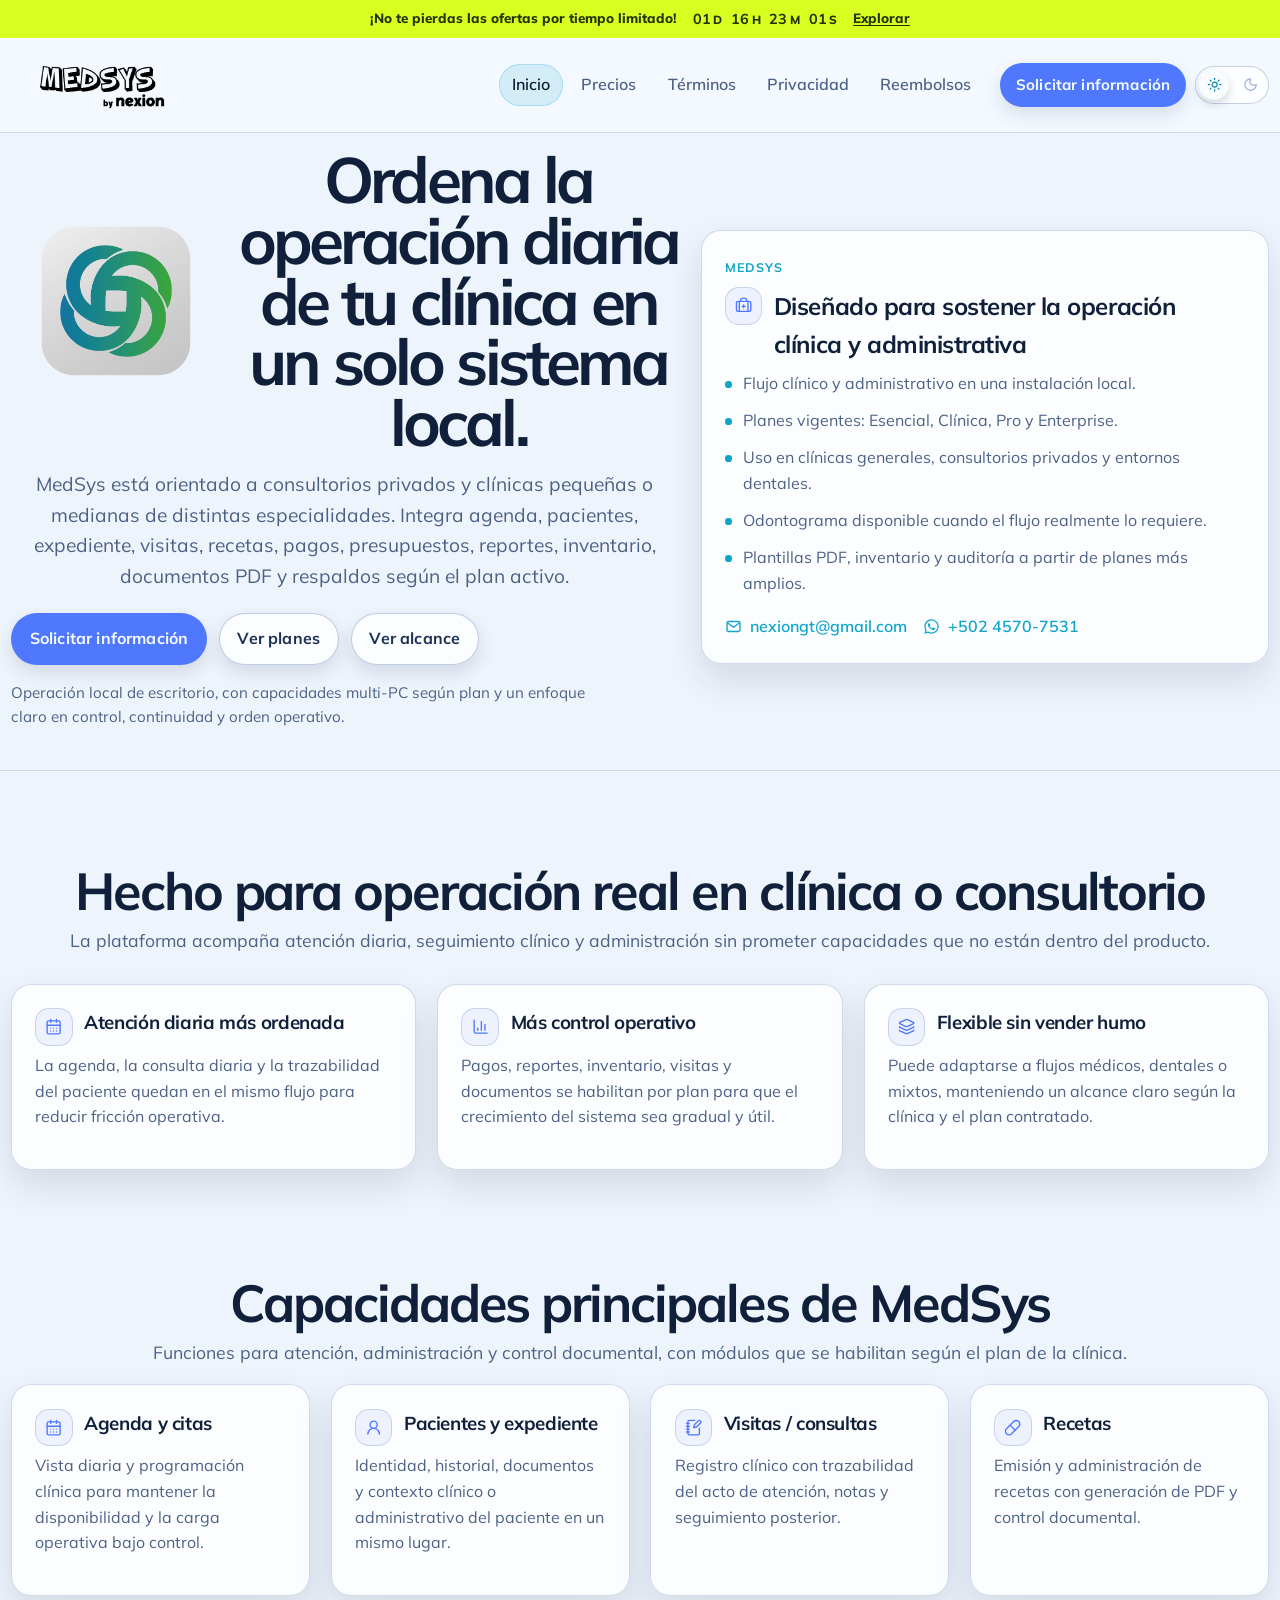
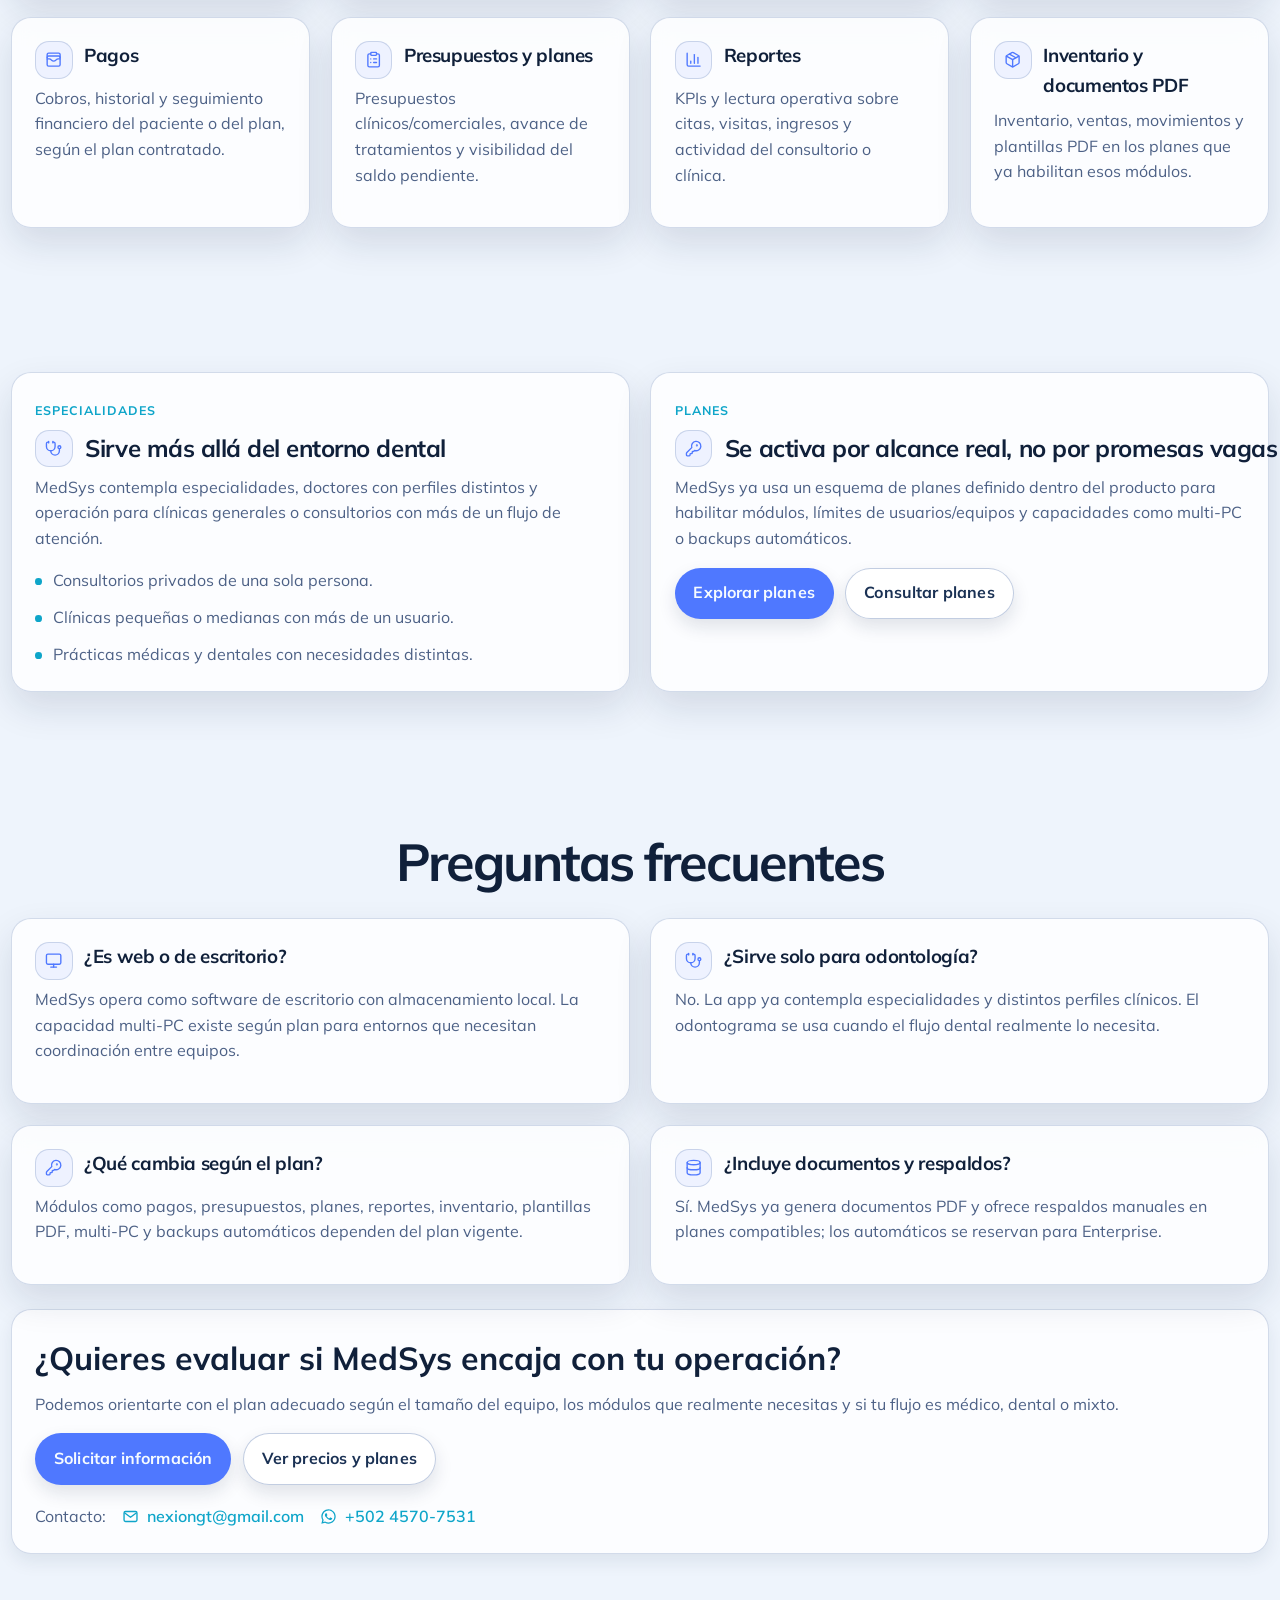
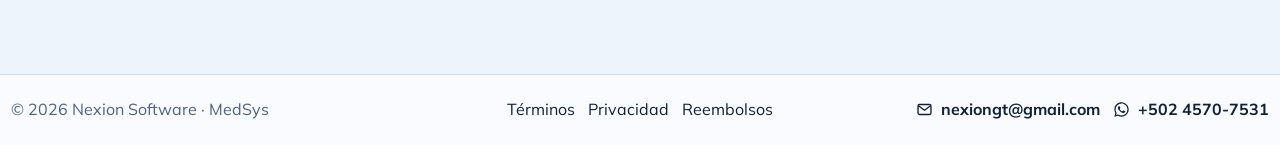
==== commit e1a31928: "Add files via upload" ====
--- a/index.html
+++ b/index.html
@@ -4,9 +4,9 @@
   <meta charset="utf-8" />
   <meta name="viewport" content="width=device-width, initial-scale=1" />
   <title>Software de gestión clínica de escritorio para consultorios y clínicas | Nexion</title>
-  <meta name="description" content="MedSys es un software de gestión clínica de escritorio para consultorios y clínicas pequeñas o medianas. Centraliza agenda, pacientes, visitas, recetas, pagos, presupuestos, reportes, inventario y respaldos según licencia." />
+  <meta name="description" content="MedSys es un software de gestión clínica de escritorio para consultorios y clínicas pequeñas o medianas. Centraliza agenda, pacientes, visitas, recetas, pagos, presupuestos, reportes, inventario y respaldos según el plan contratado." />
   <meta property="og:title" content="MedSys | Software de gestión clínica de escritorio para consultorios y clínicas | Nexion" />
-  <meta property="og:description" content="Gestión clínica de escritorio para consultorios y clínicas pequeñas o medianas, con agenda, pacientes, visitas, recetas, pagos y operación administrativa según licencia." />
+  <meta property="og:description" content="Gestión clínica de escritorio para consultorios y clínicas pequeñas o medianas, con agenda, pacientes, visitas, recetas, pagos y operación administrativa según el plan contratado." />
   <meta property="og:type" content="website" />
   <meta property="og:image" content="src/iconoPrograma.png" />
   <link rel="icon" type="image/png" href="src/iconoPrograma.png" />
@@ -101,7 +101,7 @@
             </div>
             <h1 class="hero-title">Ordena la operación diaria de tu clínica en un solo sistema local.</h1>
           </div>
-          <p class="hero-subtitle">MedSys está orientado a consultorios privados y clínicas pequeñas o medianas de distintas especialidades. Integra agenda, pacientes, expediente, visitas, recetas, pagos, presupuestos, reportes, inventario, documentos PDF y respaldos según la licencia activa.</p>
+          <p class="hero-subtitle">MedSys está orientado a consultorios privados y clínicas pequeñas o medianas de distintas especialidades. Integra agenda, pacientes, expediente, visitas, recetas, pagos, presupuestos, reportes, inventario, documentos PDF y respaldos según el plan activo.</p>
           <div class="hero-actions">
             <a class="button" href="mailto:nexiongt@gmail.com?subject=Información%20MedSys">Solicitar información</a>
             <a class="button secondary" href="precios.html">Ver planes</a>
@@ -127,7 +127,7 @@
           </h2>
           <ul class="feature-list">
             <li>Flujo clínico y administrativo en una instalación local.</li>
-            <li>Licencias vigentes: Esencial, Clínica, Pro y Enterprise.</li>
+            <li>Planes vigentes: Esencial, Clínica, Pro y Enterprise.</li>
             <li>Uso en clínicas generales, consultorios privados y entornos dentales.</li>
             <li>Odontograma disponible cuando el flujo realmente lo requiere.</li>
             <li>Plantillas PDF, inventario y auditoría a partir de planes más amplios.</li>
@@ -185,7 +185,7 @@
               </span>
               <span>Más control operativo</span>
             </h3>
-            <p>Pagos, reportes, inventario, visitas y documentos se habilitan por licencia para que el crecimiento del sistema sea gradual y útil.</p>
+            <p>Pagos, reportes, inventario, visitas y documentos se habilitan por plan para que el crecimiento del sistema sea gradual y útil.</p>
           </article>
 
           <article class="card" data-reveal>
@@ -210,7 +210,7 @@
         <div class="section-head" data-reveal>
           <span class="badge">Capacidades</span>
           <h2 class="section-title">Capacidades principales de MedSys</h2>
-          <p class="section-subtitle">Funciones para atención, administración y control documental, con módulos que se habilitan según la licencia de la clínica.</p>
+          <p class="section-subtitle">Funciones para atención, administración y control documental, con módulos que se habilitan según el plan de la clínica.</p>
         </div>
 
         <div class="module-grid">
@@ -289,7 +289,7 @@
               </span>
               <span>Pagos</span>
             </h3>
-            <p>Cobros, historial y seguimiento financiero del paciente o del plan, según licencia.</p>
+            <p>Cobros, historial y seguimiento financiero del paciente o del plan, según el plan contratado.</p>
           </article>
 
           <article class="card" data-reveal>
@@ -367,7 +367,7 @@
         </article>
 
         <article class="card comparison-card" data-reveal>
-          <span class="card-kicker">Licencias</span>
+          <span class="card-kicker">Planes</span>
           <h2 class="icon-title">
             <span class="title-icon" aria-hidden="true">
               <svg viewBox="0 0 24 24" fill="none" aria-hidden="true">
@@ -377,10 +377,10 @@
             </span>
             <span>Se activa por alcance real, no por promesas vagas</span>
           </h2>
-          <p>MedSys ya usa un esquema de licencias definido dentro del producto para habilitar módulos, límites de usuarios/equipos y capacidades como multi-PC o backups automáticos.</p>
+          <p>MedSys ya usa un esquema de planes definido dentro del producto para habilitar módulos, límites de usuarios/equipos y capacidades como multi-PC o backups automáticos.</p>
           <div class="hero-actions">
             <a class="button" href="precios.html">Explorar planes</a>
-            <a class="button secondary" href="mailto:nexiongt@gmail.com?subject=Licencias%20MedSys">Consultar licencias</a>
+            <a class="button secondary" href="mailto:nexiongt@gmail.com?subject=Planes%20MedSys">Consultar planes</a>
           </div>
         </article>
       </div>
@@ -405,7 +405,7 @@
               </span>
               <span>¿Es web o de escritorio?</span>
             </h3>
-            <p>MedSys opera como software de escritorio con almacenamiento local. La capacidad multi-PC existe según licencia para entornos que necesitan coordinación entre equipos.</p>
+            <p>MedSys opera como software de escritorio con almacenamiento local. La capacidad multi-PC existe según plan para entornos que necesitan coordinación entre equipos.</p>
           </article>
 
           <article class="card" data-reveal>
@@ -434,7 +434,7 @@
               </span>
               <span>¿Qué cambia según el plan?</span>
             </h3>
-            <p>Módulos como pagos, presupuestos, planes, reportes, inventario, plantillas PDF, multi-PC y backups automáticos dependen de la licencia vigente.</p>
+            <p>Módulos como pagos, presupuestos, planes, reportes, inventario, plantillas PDF, multi-PC y backups automáticos dependen del plan vigente.</p>
           </article>
 
           <article class="card" data-reveal>
@@ -457,7 +457,7 @@
           <p>Podemos orientarte con el plan adecuado según el tamaño del equipo, los módulos que realmente necesitas y si tu flujo es médico, dental o mixto.</p>
           <div class="hero-actions">
             <a class="button" href="mailto:nexiongt@gmail.com?subject=Información%20MedSys">Solicitar información</a>
-            <a class="button secondary" href="precios.html">Ver precios y licencias</a>
+            <a class="button secondary" href="precios.html">Ver precios y planes</a>
           </div>
           <div class="contact-row">
             <span>Contacto:</span>
--- a/assets/styles.css
+++ b/assets/styles.css
@@ -61,7 +61,6 @@
   background: var(--bg);
   line-height: 1.6;
   overflow-x: clip;
-  transition: opacity 0.38s ease, transform 0.38s ease, background-color 0.3s ease;
 }
 
 body,
@@ -74,19 +73,6 @@
 
 html[data-theme='light'] body {
   background: var(--bg);
-}
-
-html.js body {
-  opacity: 0;
-}
-
-html.js body.page-ready {
-  opacity: 1;
-}
-
-body.is-leaving {
-  opacity: 0 !important;
-  pointer-events: none;
 }
 
 html.menu-open,
@@ -173,7 +159,7 @@
 }
 
 .badge {
-  display: inline-flex;
+  display: none;
   align-items: center;
   gap: 0.45rem;
   margin-bottom: 1rem;
@@ -357,8 +343,8 @@
 
 .brand-mark {
   position: relative;
-  width: 156px;
-  height: 78px;
+  width: 182px;
+  height: 91px;
 }
 
 .brand-logo {
@@ -907,6 +893,7 @@
   height: 13.2rem;
   min-height: 13.2rem;
   padding-right: 0;
+  order: 1;
 }
 
 .plan-header > .eyebrow,
@@ -976,6 +963,23 @@
   z-index: 1;
 }
 
+.pricing-grid .plan,
+.pricing-grid .plan-popular-card {
+  transition: none;
+}
+
+.pricing-grid .plan:hover,
+.pricing-grid .plan-popular-card:hover {
+  transform: none;
+  border-color: var(--border);
+  box-shadow: var(--shadow);
+}
+
+html[data-theme='light'] .pricing-grid .plan:hover,
+html[data-theme='light'] .pricing-grid .plan-popular-card:hover {
+  box-shadow: var(--shadow);
+}
+
 .plan-summary {
   margin: 0;
   align-self: stretch;
@@ -983,8 +987,9 @@
 
 .plan-price-stack {
   position: relative;
-  min-height: 146px;
+  min-height: 5.4rem;
   overflow: hidden;
+  order: 2;
 }
 
 .plan-price-view {
@@ -1129,6 +1134,7 @@
 }
 
 .price-sub {
+  order: 4;
   margin: 0;
   padding-top: 1rem;
   border-top: 1px solid rgba(173, 190, 234, 0.22);
@@ -1142,7 +1148,13 @@
 }
 
 .plan-actions {
-  margin-top: auto;
+  order: 3;
+  margin-top: 0;
+  margin-bottom: 0.15rem;
+}
+
+.pricing-grid .feature-list {
+  order: 5;
 }
 
 .plan-actions .button,
@@ -1641,14 +1653,14 @@
 }
 
 [data-reveal] {
-  opacity: 0;
-  transform: translateY(20px);
-  transition: opacity 0.62s ease, transform 0.62s ease;
+  opacity: 1;
+  transform: none;
+  transition: none;
 }
 
 [data-reveal].is-visible {
   opacity: 1;
-  transform: translateY(0);
+  transform: none;
 }
 
 .button:focus-visible,
@@ -1787,8 +1799,8 @@
 
 @media (max-width: 680px) {
   .brand-mark {
-    width: 132px;
-    height: 66px;
+    width: 154px;
+    height: 77px;
   }
 
   .hero-title-row {
@@ -1823,7 +1835,7 @@
   }
 
   .plan-price-stack {
-    min-height: 154px;
+    min-height: 5.6rem;
   }
 
   .pricing-grid {
@@ -1946,6 +1958,13 @@
 .section-subtitle {
   max-width: 62ch;
   font-size: clamp(1rem, 2.2vw, 1.1rem);
+}
+
+@media (min-width: 1024px) {
+  .section-subtitle {
+    max-width: none;
+    white-space: nowrap;
+  }
 }
 
 .card,
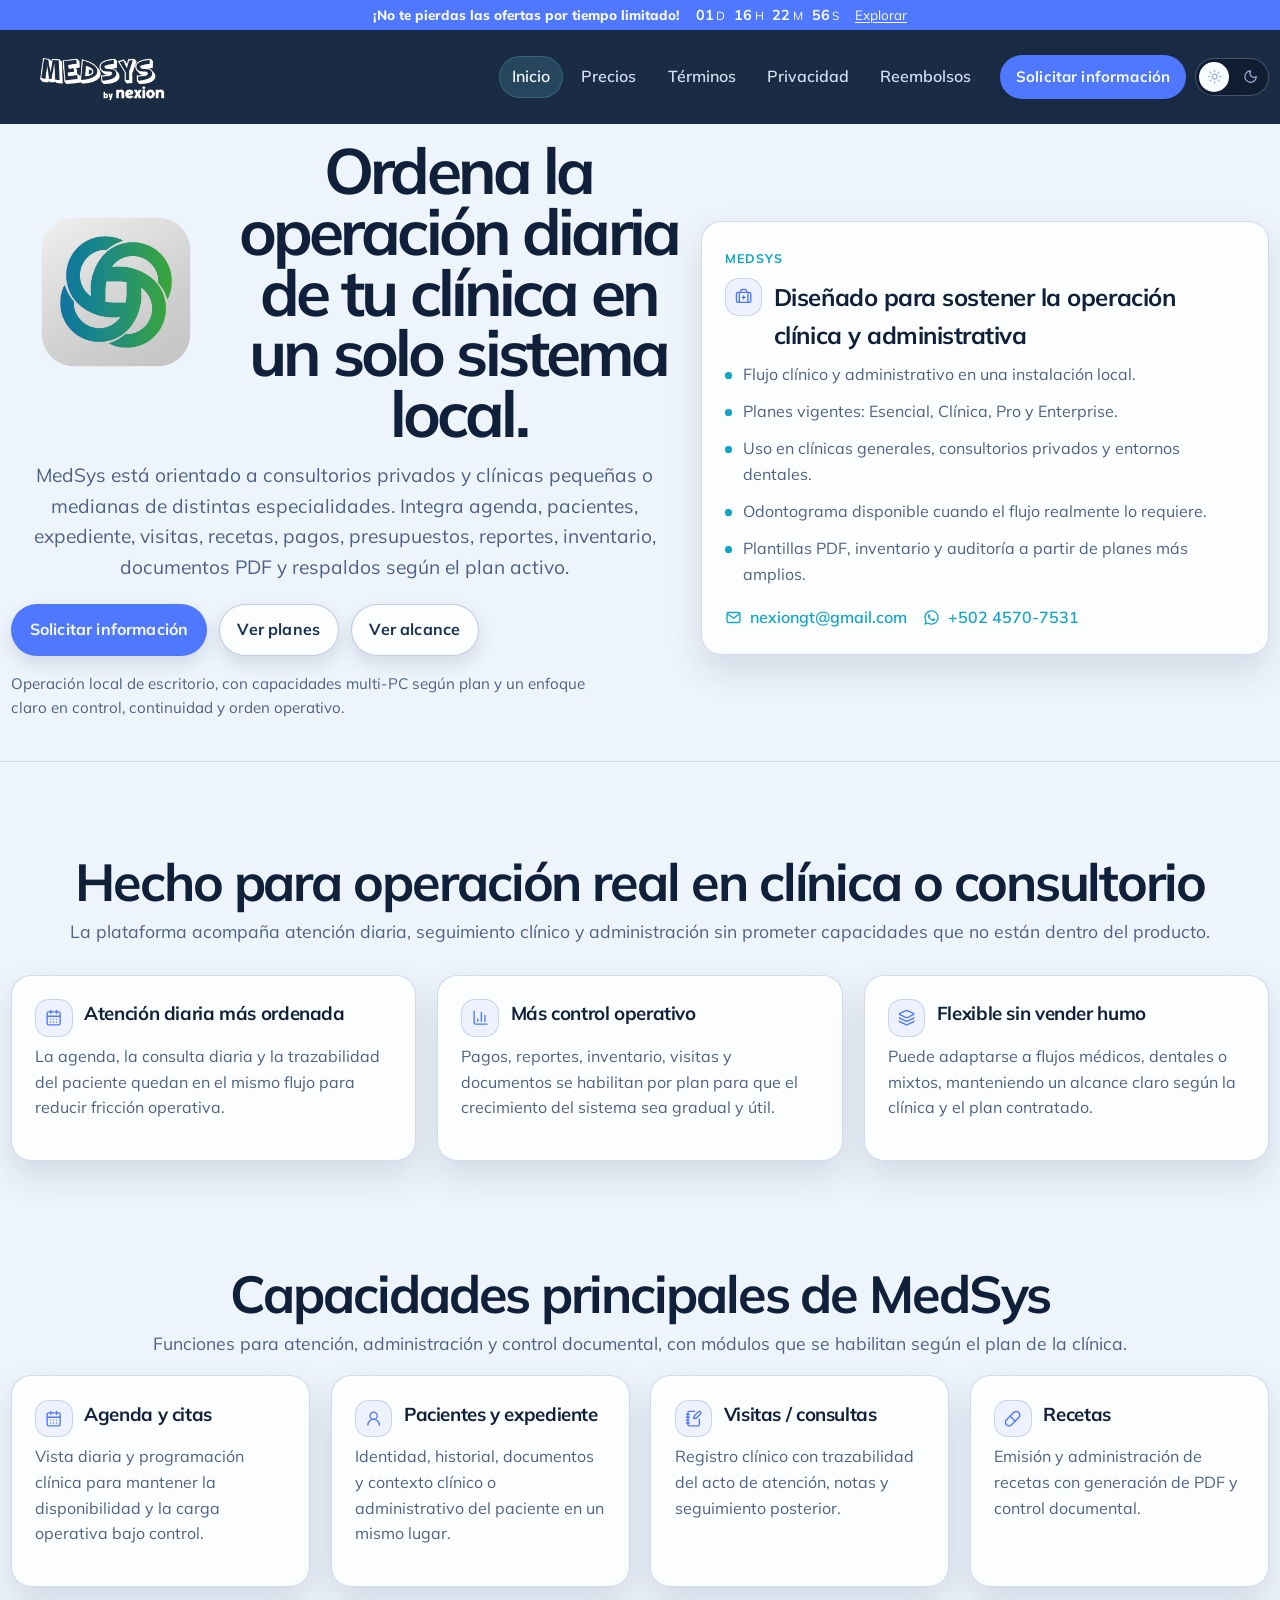
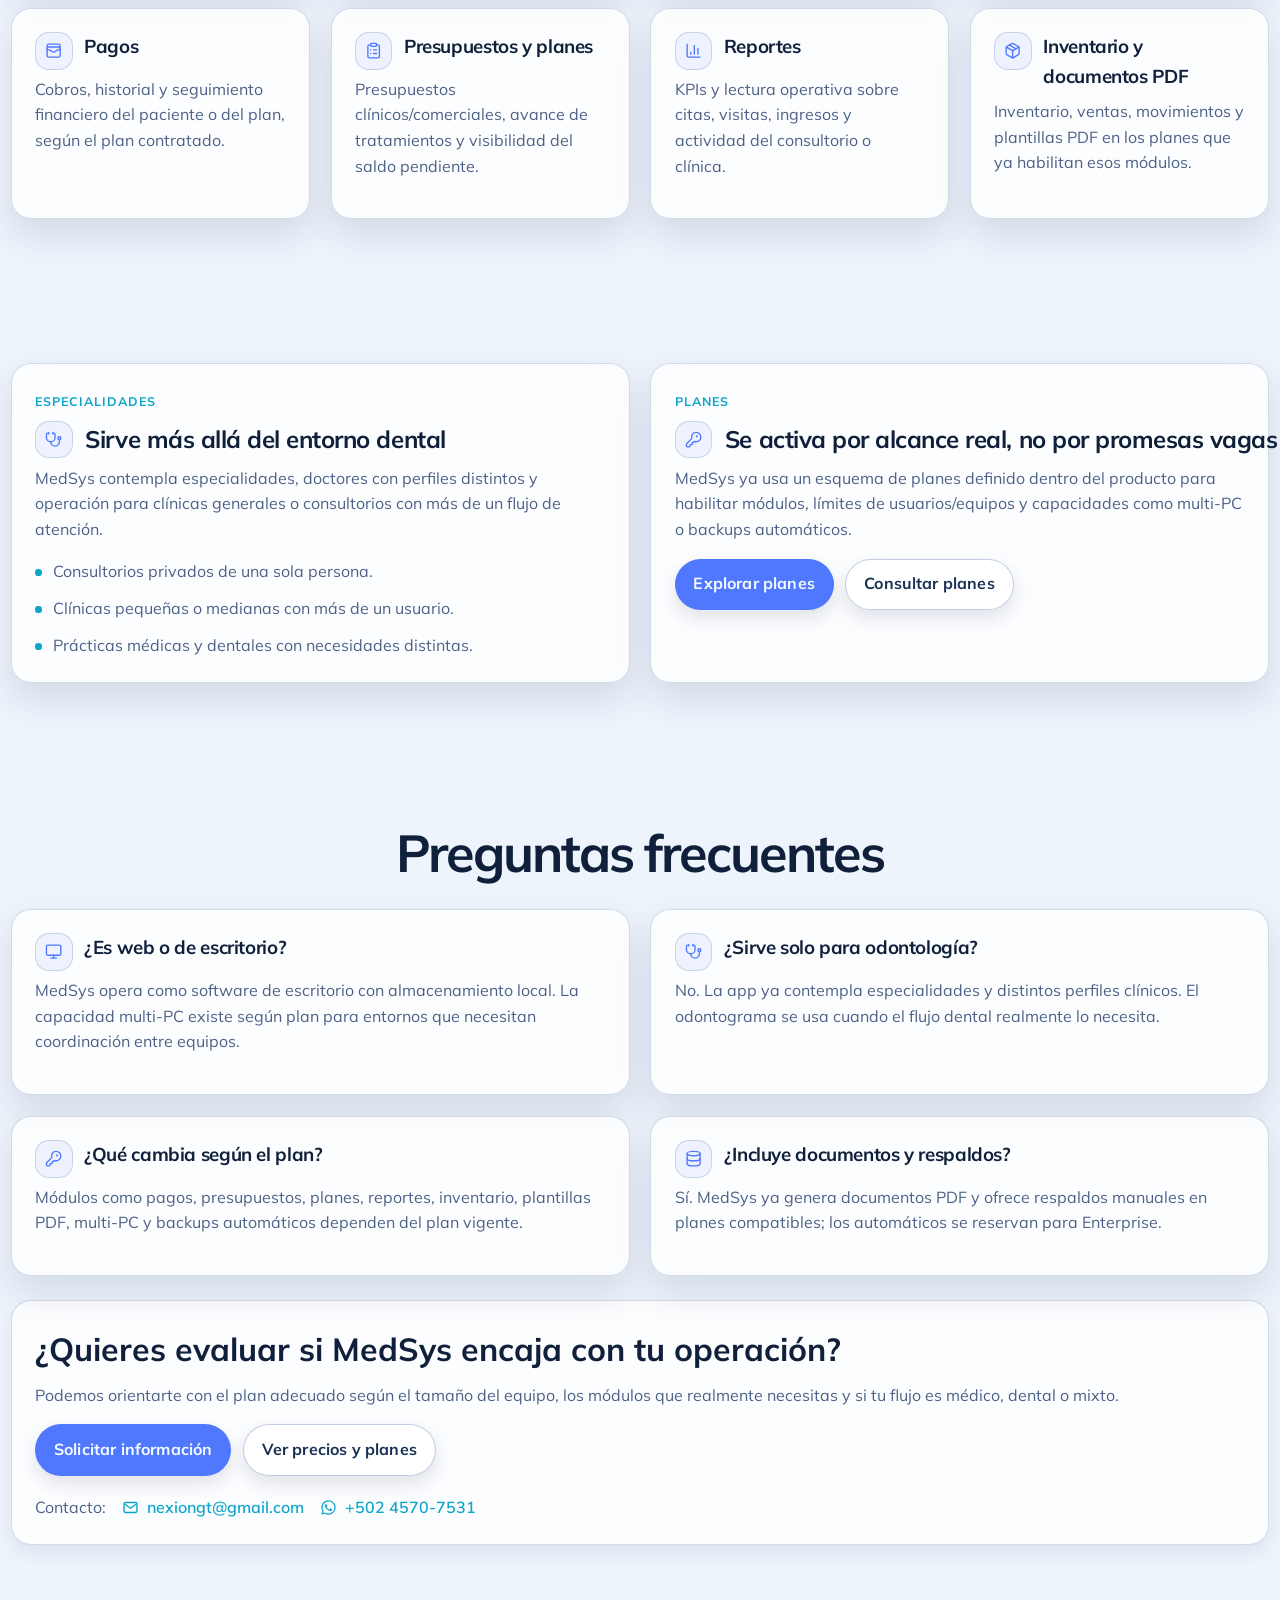
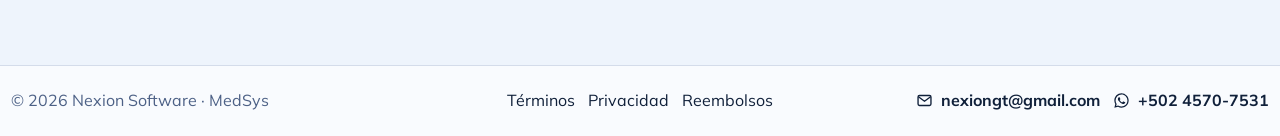
==== commit 497f10c3: "Add files via upload" ====
--- a/index.html
+++ b/index.html
@@ -8,11 +8,11 @@
   <meta property="og:title" content="MedSys | Software de gestión clínica de escritorio para consultorios y clínicas | Nexion" />
   <meta property="og:description" content="Gestión clínica de escritorio para consultorios y clínicas pequeñas o medianas, con agenda, pacientes, visitas, recetas, pagos y operación administrativa según el plan contratado." />
   <meta property="og:type" content="website" />
-  <meta property="og:image" content="src/iconoPrograma.png" />
-  <link rel="icon" type="image/png" href="src/iconoPrograma.png" />
+  <meta property="og:image" content="src/icono.png" />
+  <link rel="icon" type="image/png" href="src/icono.png" />
   <link rel="preload" as="image" href="src/logoBlack.png" />
   <link rel="preload" as="image" href="src/logoWhite.png" />
-  <link rel="preload" as="image" href="src/iconoPrograma.png" />
+  <link rel="preload" as="image" href="src/icono.png" />
   <script>
     (() => {
       const root = document.documentElement;
--- a/assets/styles.css
+++ b/assets/styles.css
@@ -5,17 +5,21 @@
   --promo-offset: 60px;
   --nav-height: 94px;
   --header-stack-gap: 1rem;
-  --bg: #060b16;
-  --bg-soft: #0b1324;
-  --fg: #e8eefc;
-  --muted: #9aa9c8;
+  --bg: #0c1524;
+  --bg-soft: #111c2e;
+  --fg: #edf3ff;
+  --muted: #a7b6d4;
   --accent: #6fe8ff;
   --accent-2: #95a8ff;
-  --surface: rgba(15, 24, 42, 0.58);
-  --surface-strong: rgba(12, 20, 37, 0.82);
-  --surface-muted: rgba(148, 167, 255, 0.08);
-  --border: rgba(187, 206, 255, 0.2);
-  --border-strong: rgba(111, 232, 255, 0.28);
+  --surface: rgba(20, 31, 50, 0.72);
+  --surface-strong: rgba(17, 28, 46, 0.9);
+  --surface-muted: rgba(148, 167, 255, 0.1);
+  --border: rgba(187, 206, 255, 0.18);
+  --border-strong: rgba(111, 232, 255, 0.24);
+  --highlight-bg: #5b79ff;
+  --highlight-fg: #f8fbff;
+  --nav-shell-bg: #1a2b44;
+  --nav-shell-border: rgba(160, 184, 232, 0.16);
   --shadow: 0 18px 40px rgba(5, 10, 22, 0.22);
   --shadow-soft: 0 10px 22px rgba(5, 10, 22, 0.12);
   --radius: 20px;
@@ -37,6 +41,10 @@
   --surface-muted: rgba(79, 120, 255, 0.08);
   --border: rgba(78, 110, 166, 0.24);
   --border-strong: rgba(14, 165, 201, 0.28);
+  --highlight-bg: #4f78ff;
+  --highlight-fg: #f8fbff;
+  --nav-shell-bg: #1a2b44;
+  --nav-shell-border: rgba(160, 184, 232, 0.16);
   --shadow: 0 16px 36px rgba(17, 35, 68, 0.12);
   --shadow-soft: 0 8px 18px rgba(17, 35, 68, 0.08);
   color-scheme: light;
@@ -183,8 +191,8 @@
   right: 0;
     top: 0;
   z-index: 160;
-  background: #d7ff1f;
-  color: #243100;
+  background: var(--highlight-bg);
+  color: var(--highlight-fg);
 }
 
 .promo-countdown__inner {
@@ -192,8 +200,8 @@
   align-items: center;
   justify-content: center;
   gap: 1rem;
-  min-height: 2.35rem;
-  padding-block: 0.08rem;
+  min-height: 1.88rem;
+  padding-block: 0;
   font-size: 0.84rem;
   font-weight: 800;
 }
@@ -222,7 +230,7 @@
 
 .promo-countdown__item {
   display: inline-flex;
-  align-items: flex-end;
+  align-items: baseline;
   gap: 0.15rem;
 }
 
@@ -233,14 +241,15 @@
 
 .promo-countdown__item span {
   font-size: 0.74rem;
+  font-weight: 400;
   text-transform: uppercase;
   line-height: 1;
-  transform: translateY(0.02em);
+  transform: none;
 }
 
 .promo-countdown__link {
-  color: #243100;
-  font-weight: 800;
+  color: var(--highlight-fg);
+  font-weight: 400;
   text-decoration: underline;
   text-underline-offset: 0.12em;
 }
@@ -315,15 +324,8 @@
   top: var(--promo-offset);
   z-index: 80;
   isolation: isolate;
-  border-bottom: 1px solid rgba(179, 197, 239, 0.14);
-  background: rgba(5, 10, 18, 0.62);
-  backdrop-filter: blur(var(--blur));
-  -webkit-backdrop-filter: blur(var(--blur));
-}
-
-html[data-theme='light'] .nav {
-  border-bottom-color: rgba(69, 97, 149, 0.22);
-  background: rgba(244, 250, 255, 0.8);
+  border-bottom: 0;
+  background: var(--nav-shell-bg);
 }
 
 .nav-inner {
@@ -363,6 +365,14 @@
   opacity: 1;
 }
 
+.nav .brand-logo--light {
+  opacity: 0;
+}
+
+.nav .brand-logo--dark {
+  opacity: 1;
+}
+
 .nav-menu {
   display: flex;
   align-items: center;
@@ -385,7 +395,7 @@
   display: inline-flex;
   padding: 0.5rem 0.8rem;
   border-radius: 999px;
-  color: var(--muted);
+  color: #d4def4;
   font-weight: 600;
   transition: color 0.24s ease, background-color 0.24s ease, box-shadow 0.24s ease;
 }
@@ -395,13 +405,6 @@
   color: #f5f9ff;
   background: rgba(111, 232, 255, 0.14);
   box-shadow: inset 0 0 0 1px rgba(111, 232, 255, 0.2);
-}
-
-html[data-theme='light'] .nav-link:hover,
-html[data-theme='light'] .nav-link.is-active {
-  color: #0f1c33;
-  background: rgba(14, 165, 201, 0.14);
-  box-shadow: inset 0 0 0 1px rgba(14, 165, 201, 0.23);
 }
 
 .theme-toggle {
@@ -424,16 +427,6 @@
   background: rgba(111, 232, 255, 0.14);
   border-color: rgba(111, 232, 255, 0.35);
   box-shadow: 0 8px 16px rgba(8, 15, 30, 0.28);
-}
-
-html[data-theme='light'] .theme-toggle {
-  background: rgba(255, 255, 255, 0.74);
-  border-color: rgba(78, 110, 166, 0.32);
-}
-
-html[data-theme='light'] .theme-toggle:hover {
-  background: rgba(14, 165, 201, 0.14);
-  border-color: rgba(14, 165, 201, 0.32);
 }
 
 .theme-toggle-icon {
@@ -490,10 +483,6 @@
   background: #8bb0ff;
 }
 
-html[data-theme='light'] .theme-toggle-icon-sun {
-  color: #0f84ad;
-}
-
 html[data-theme='dark'] .theme-toggle-icon-moon {
   color: #e1eaff;
 }
@@ -502,18 +491,12 @@
   display: none;
   border: 1px solid rgba(164, 182, 223, 0.35);
   background: rgba(12, 20, 35, 0.6);
-  color: var(--fg);
+  color: #f5f9ff;
   padding: 0.45rem;
   border-radius: 10px;
   cursor: pointer;
   position: relative;
   z-index: 95;
-}
-
-html[data-theme='light'] .nav-toggle {
-  border-color: rgba(78, 110, 166, 0.35);
-  background: rgba(255, 255, 255, 0.78);
-  color: #1f3b63;
 }
 
 .nav-toggle svg {
@@ -793,6 +776,11 @@
   grid-template-columns: repeat(auto-fit, minmax(245px, 1fr));
   align-items: stretch;
   padding-top: 3.15rem;
+  margin-bottom: 2.1rem;
+}
+
+#planes {
+  scroll-margin-top: calc(var(--promo-offset) + var(--nav-height) + 1rem);
 }
 
 .pricing-shell {
@@ -800,15 +788,254 @@
   gap: 1.25rem;
 }
 
+.pricing-banner {
+  padding-top: 0;
+  padding-bottom: 0.8rem;
+}
+
+.pricing-banner-shell {
+  position: relative;
+  width: 100vw;
+  min-height: clamp(320px, 36vw, 420px);
+  margin-left: calc(50% - 50vw);
+  padding: clamp(2.2rem, 4vw, 3.6rem) clamp(1.25rem, 3.5vw, 2.5rem);
+  overflow: hidden;
+  background: var(--nav-shell-bg);
+}
+
+.pricing-banner-content {
+  position: relative;
+  z-index: 2;
+  max-width: min(100%, 60rem);
+  margin: 0 auto;
+  text-align: center;
+}
+
+.pricing-banner-kicker {
+  margin: 0 0 0.55rem;
+  color: rgba(215, 227, 255, 0.68);
+  font-size: 0.9rem;
+  font-weight: 700;
+  letter-spacing: 0.08em;
+  text-transform: uppercase;
+}
+
+.pricing-banner-title {
+  margin: 0 auto 0.9rem;
+  max-width: 16ch;
+  color: #f8fbff;
+  font-size: clamp(2rem, 5vw, 3.25rem);
+  font-weight: 700;
+  letter-spacing: -0.04em;
+  line-height: 1;
+}
+
+.pricing-banner-subtitle {
+  max-width: 50rem;
+  margin: 0 auto 1.5rem;
+  color: rgba(219, 229, 247, 0.82);
+  font-size: clamp(1rem, 0.8vw + 0.9rem, 1.16rem);
+}
+
+.pricing-banner-tags {
+  display: flex;
+  flex-wrap: wrap;
+  justify-content: center;
+  gap: 0.72rem;
+  max-width: 50rem;
+  margin: 0 auto;
+}
+
+.pricing-banner-tag {
+  display: inline-flex;
+  align-items: center;
+  justify-content: center;
+  min-height: 44px;
+  padding: 0.7rem 1rem;
+  border: 1px solid rgba(110, 136, 214, 0.22);
+  border-radius: 999px;
+  background: rgba(92, 71, 183, 0.42);
+  color: #eef4ff;
+  font-size: 0.98rem;
+  font-weight: 700;
+  letter-spacing: 0.01em;
+  text-align: center;
+}
+
+.pricing-banner-tag::before {
+  content: '';
+  width: 0.42rem;
+  height: 0.42rem;
+  margin-right: 0.55rem;
+  border-radius: 999px;
+  background: rgba(214, 225, 255, 0.86);
+}
+
+.pricing-banner-tag--active {
+  background: rgba(92, 71, 183, 0.42);
+  border-color: rgba(110, 136, 214, 0.22);
+  color: #eef4ff;
+}
+
+.pricing-banner-tag--active::before {
+  background: rgba(214, 225, 255, 0.86);
+}
+
+@media (min-width: 1024px) {
+  .pricing-banner-tags {
+    display: grid;
+    grid-template-columns: repeat(4, max-content);
+    justify-content: center;
+    gap: 0.8rem 0.9rem;
+    max-width: none;
+  }
+}
+
+.pricing-banner-art {
+  position: absolute;
+  inset-block: 0;
+  width: min(19vw, 260px);
+  pointer-events: none;
+  z-index: 1;
+}
+
+.pricing-banner-art--left {
+  left: 0;
+}
+
+.pricing-banner-art--right {
+  right: 0;
+}
+
+.pricing-banner-cut {
+  position: absolute;
+  left: 0;
+  bottom: 0;
+  width: 0;
+  height: 0;
+  border-top: 190px solid transparent;
+  border-right: min(18vw, 190px) solid rgba(92, 71, 183, 0.34);
+}
+
+.pricing-banner-sticker {
+  position: absolute;
+  display: grid;
+  place-items: center;
+  width: clamp(74px, 8vw, 100px);
+  height: clamp(74px, 8vw, 100px);
+  border-radius: 22px;
+  background: #dfe8ff;
+  color: #1b2642;
+  font-size: clamp(3.2rem, 5vw, 4.6rem);
+  font-weight: 800;
+  line-height: 1;
+  box-shadow: 0 18px 28px rgba(9, 16, 30, 0.24);
+}
+
+.pricing-banner-sticker--left {
+  left: clamp(1.1rem, 2vw, 1.8rem);
+  top: clamp(5.6rem, 9.5vw, 7.6rem);
+  transform: rotate(-14deg);
+}
+
+.pricing-banner-sticker--right {
+  right: clamp(2rem, 3vw, 2.9rem);
+  top: clamp(3.9rem, 7.2vw, 5.1rem);
+  transform: rotate(11deg);
+}
+
+.pricing-banner-sticker--mini {
+  right: clamp(0.95rem, 1.8vw, 1.4rem);
+  bottom: clamp(2.2rem, 3.4vw, 3rem);
+  width: clamp(50px, 4.8vw, 64px);
+  height: clamp(50px, 4.8vw, 64px);
+  border-radius: 16px;
+  font-size: clamp(2.15rem, 3.2vw, 2.95rem);
+  transform: rotate(-10deg);
+}
+
+.pricing-banner-mosaic {
+  position: absolute;
+  right: clamp(2.2rem, 4vw, 4rem);
+  top: clamp(3rem, 6vw, 4rem);
+  display: grid;
+  grid-template-columns: repeat(3, clamp(26px, 2vw, 38px));
+  gap: 0;
+}
+
+.pricing-banner-mosaic span {
+  width: clamp(26px, 2vw, 38px);
+  height: clamp(26px, 2vw, 38px);
+  background: rgba(92, 71, 183, 0.34);
+}
+
+.pricing-banner-mosaic span:nth-child(1),
+.pricing-banner-mosaic span:nth-child(2),
+.pricing-banner-mosaic span:nth-child(4),
+.pricing-banner-mosaic span:nth-child(5),
+.pricing-banner-mosaic span:nth-child(7),
+.pricing-banner-mosaic span:nth-child(9) {
+  background: transparent;
+}
+
 .section.pricing-section {
-  padding-top: 0.35rem;
+  padding-top: 5.00rem;
   padding-bottom: 0.4rem;
+}
+
+main.section:has(.pricing-banner) {
+  padding-top: calc(var(--promo-offset) + var(--nav-height));
 }
 
 .billing-center {
   display: grid;
   justify-items: center;
   gap: 0.4rem;
+}
+
+.pricing-benefits {
+  display: flex;
+  flex-wrap: wrap;
+  align-items: center;
+  justify-content: center;
+  gap: 0.9rem 1.6rem;
+  margin-top: 1rem;
+  margin-bottom: 0.95rem;
+  padding-block: 0.35rem 0.45rem;
+  color: var(--fg);
+}
+
+.pricing-benefit {
+  display: inline-flex;
+  align-items: center;
+  justify-content: center;
+  gap: 0.55rem;
+  color: var(--fg);
+  font-size: 0.98rem;
+  font-weight: 600;
+  text-align: center;
+  white-space: nowrap;
+}
+
+.pricing-benefit__icon {
+  display: inline-flex;
+  align-items: center;
+  justify-content: center;
+  width: 1.05rem;
+  height: 1.05rem;
+  flex: 0 0 1.05rem;
+  color: #a3a7b0;
+}
+
+.pricing-benefit__icon svg {
+  width: 1.05rem;
+  height: 1.05rem;
+  fill: currentColor;
+  stroke: none;
+}
+
+html[data-theme='dark'] .pricing-benefit__icon {
+  color: #b4bbcc;
 }
 
 .billing-toggle {
@@ -975,9 +1202,47 @@
   box-shadow: var(--shadow);
 }
 
+.pricing-grid .plan-popular:hover {
+  transform: none;
+  border-color: transparent;
+  box-shadow: none;
+}
+
+.pricing-grid .plan-popular-card:hover {
+  box-shadow: none;
+}
+
 html[data-theme='light'] .pricing-grid .plan:hover,
 html[data-theme='light'] .pricing-grid .plan-popular-card:hover {
   box-shadow: var(--shadow);
+}
+
+html[data-theme='light'] .pricing-grid .plan-popular:hover {
+  box-shadow: none;
+}
+
+html[data-theme='light'] .pricing-grid .plan-popular-card:hover {
+  box-shadow: none;
+}
+
+.plan-popular-shell,
+.plan-popular-shell:hover,
+.plan-popular:hover .plan-popular-shell {
+  box-shadow: 0 30px 60px rgba(35, 54, 103, 0.22);
+}
+
+html[data-theme='light'] .plan-popular-shell,
+html[data-theme='light'] .plan-popular-shell:hover,
+html[data-theme='light'] .plan-popular:hover .plan-popular-shell {
+  box-shadow: 0 28px 52px rgba(17, 35, 68, 0.18);
+}
+
+.plan-popular .plan-popular-card,
+.plan-popular .plan-popular-card:hover,
+.plan-popular:hover .plan-popular-card {
+  transform: none;
+  border-color: var(--border);
+  box-shadow: none;
 }
 
 .plan-summary {
@@ -1016,8 +1281,8 @@
   min-width: 4.1rem;
   padding: 0.32rem 0.7rem;
   border-radius: 999px;
-  background: #d7ff1f;
-  color: #243100;
+  background: var(--highlight-bg);
+  color: var(--highlight-fg);
   font-size: 0.76rem;
   font-weight: 800;
   letter-spacing: 0.02em;
@@ -1385,7 +1650,11 @@
 }
 
 #comparacion {
-  scroll-margin-top: 108px;
+  scroll-margin-top: calc(var(--promo-offset) + var(--nav-height) + 6rem);
+}
+
+#tabla-comparacion {
+  scroll-margin-top: calc(var(--promo-offset) + var(--nav-height) + 6rem);
 }
 
 .compare-table {
@@ -1469,8 +1738,8 @@
   justify-content: center;
   padding: 0.26rem 0.58rem;
   border-radius: 0.5rem;
-  background: rgba(111, 76, 255, 0.12);
-  color: #6f4cff;
+  background: var(--highlight-bg);
+  color: var(--highlight-fg);
   font-size: 0.74rem;
   font-weight: 800;
   letter-spacing: 0.03em;
@@ -1589,7 +1858,7 @@
 .site-footer {
   margin-top: 3rem;
   border-top: 1px solid rgba(160, 180, 227, 0.16);
-  background: rgba(5, 9, 16, 0.5);
+  background: rgba(17, 28, 46, 0.82);
 }
 
 html[data-theme='light'] .site-footer {
@@ -1693,6 +1962,29 @@
 
   .hero-title-row {
     grid-template-columns: minmax(165px, 210px) minmax(0, 1fr);
+  }
+
+  .pricing-banner-shell {
+    min-height: 340px;
+    padding-block: 2.15rem 2.35rem;
+  }
+
+  .pricing-banner-title {
+    max-width: 16ch;
+  }
+
+  .pricing-banner-art {
+    width: min(22vw, 200px);
+  }
+
+  .pricing-banner-cut {
+    border-top-width: 150px;
+    border-right-width: min(18vw, 150px);
+  }
+
+  .pricing-banner-mosaic {
+    right: 1.6rem;
+    top: 2.4rem;
   }
 }
 
@@ -1715,7 +2007,7 @@
     justify-content: center;
     align-items: center;
     gap: 1.1rem;
-    background: #0b1324;
+    background: var(--nav-shell-bg);
     border-left: 0;
     transform: translate3d(100%, 0, 0);
     opacity: 0;
@@ -1729,7 +2021,7 @@
   }
 
   html[data-theme='light'] .nav-menu {
-    background: #f7fbff;
+    background: var(--nav-shell-bg);
     box-shadow: none;
   }
 
@@ -2167,6 +2459,100 @@
     width: min(100% - 2rem, var(--container));
   }
 
+  .pricing-banner {
+    padding-top: 0;
+    padding-bottom: 0.55rem;
+  }
+
+  .pricing-banner-shell {
+    min-height: auto;
+    padding: 2rem 1rem 2.15rem;
+  }
+
+  .pricing-banner-title {
+    max-width: 12.5ch;
+    font-size: clamp(2rem, 8vw, 3.25rem);
+  }
+
+  .pricing-banner-subtitle {
+    max-width: 32rem;
+    margin-bottom: 1.15rem;
+    font-size: 0.98rem;
+  }
+
+  .pricing-banner-tags {
+    gap: 0.6rem;
+  }
+
+  .pricing-benefits {
+    gap: 0.8rem 1rem;
+    margin-top: 0.95rem;
+    margin-bottom: 0.85rem;
+    padding-block: 0.3rem 0.4rem;
+  }
+
+  .pricing-benefit {
+    font-size: 0.93rem;
+    white-space: normal;
+  }
+
+  .pricing-banner-tag {
+    min-height: 40px;
+    padding: 0.62rem 0.88rem;
+    font-size: 0.92rem;
+  }
+
+  .pricing-banner-tag::before {
+    margin-right: 0.45rem;
+  }
+
+  .pricing-banner-art {
+    width: 124px;
+    opacity: 0.82;
+  }
+
+  .pricing-banner-cut {
+    border-top-width: 110px;
+    border-right-width: 104px;
+  }
+
+  .pricing-banner-mosaic {
+    right: 0.85rem;
+    top: 1.25rem;
+    grid-template-columns: repeat(3, 18px);
+  }
+
+  .pricing-banner-mosaic span {
+    width: 18px;
+    height: 18px;
+  }
+
+  .pricing-banner-sticker {
+    width: 64px;
+    height: 64px;
+    border-radius: 18px;
+    font-size: 2.8rem;
+  }
+
+  .pricing-banner-sticker--left {
+    left: 0.65rem;
+    top: 4.5rem;
+  }
+
+  .pricing-banner-sticker--right {
+    right: 0.8rem;
+    top: 2.4rem;
+  }
+
+  .pricing-banner-sticker--mini {
+    right: 0.45rem;
+    bottom: 1.15rem;
+    width: 42px;
+    height: 42px;
+    border-radius: 12px;
+    font-size: 1.85rem;
+  }
+
   .hero-copy {
     text-align: center;
   }
@@ -2260,5 +2646,4 @@
     opacity: 1 !important;
     transform: none !important;
   }
-}
-
+}
